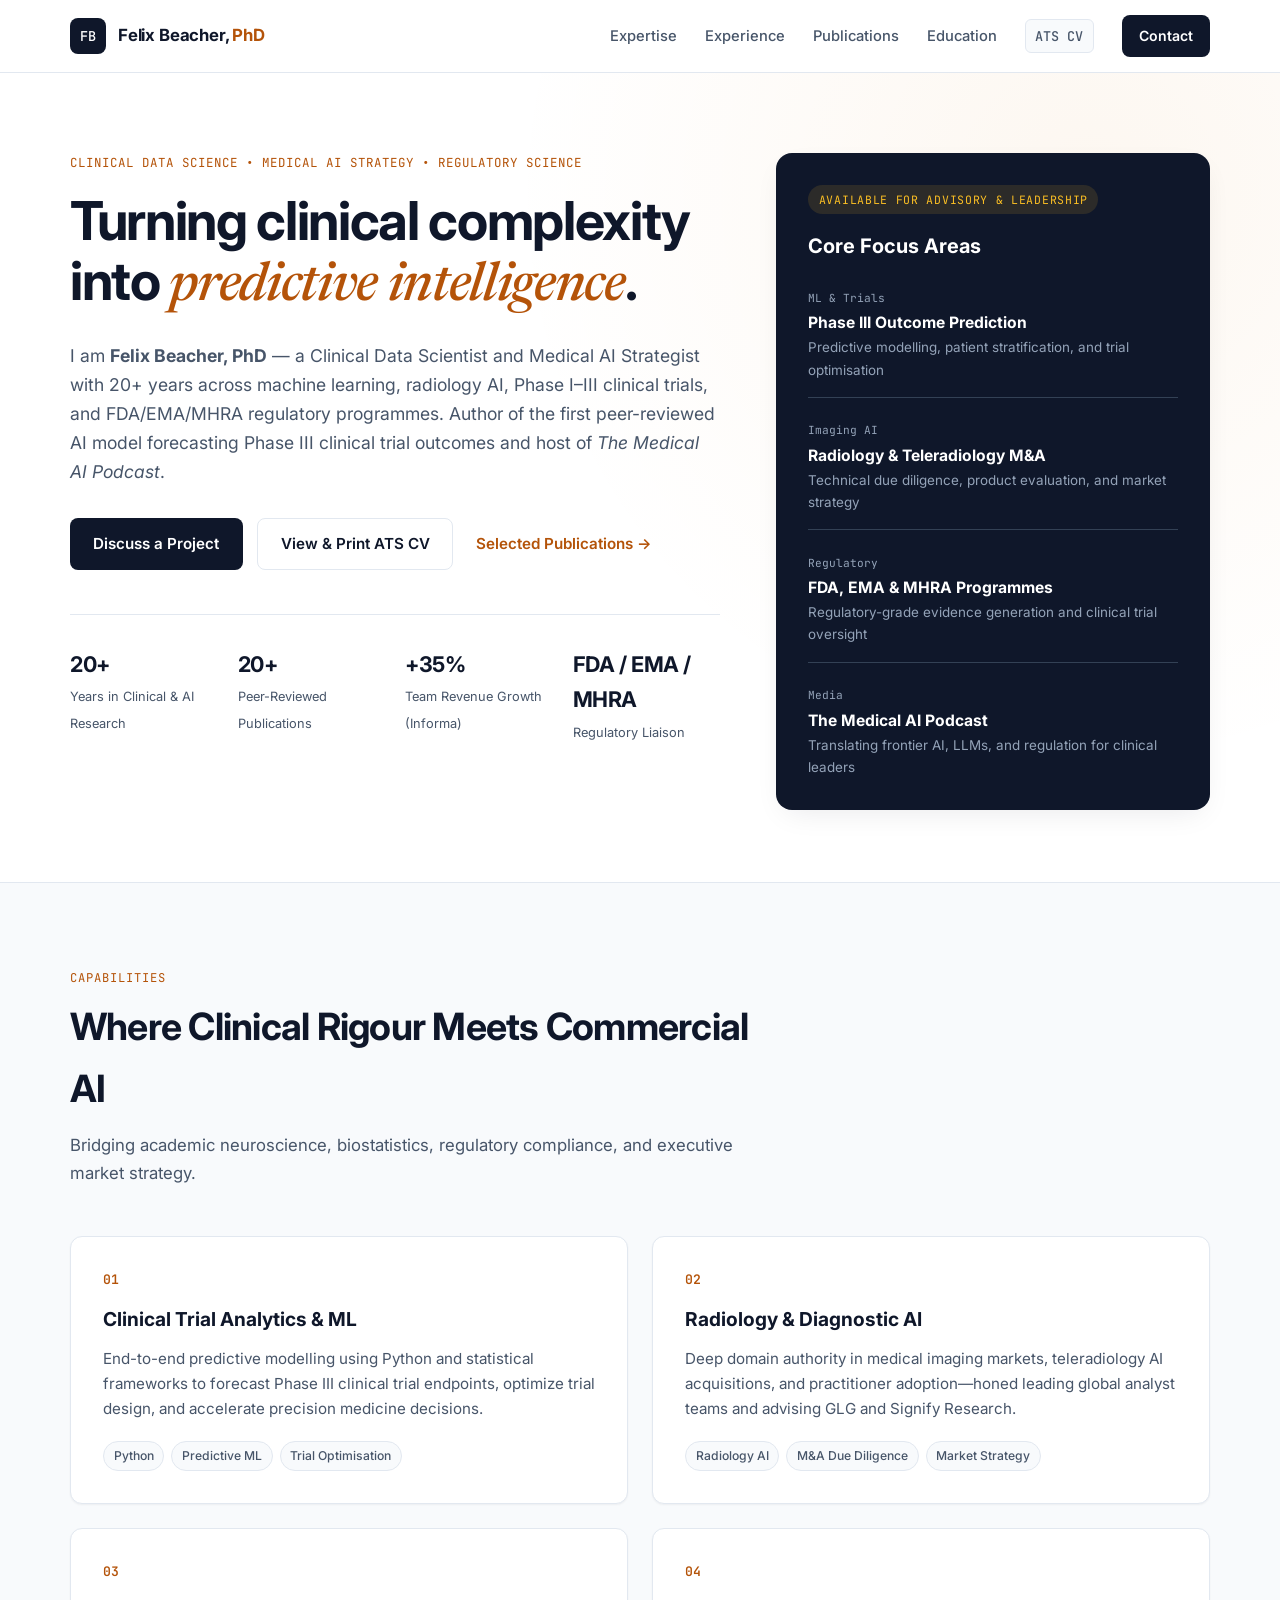
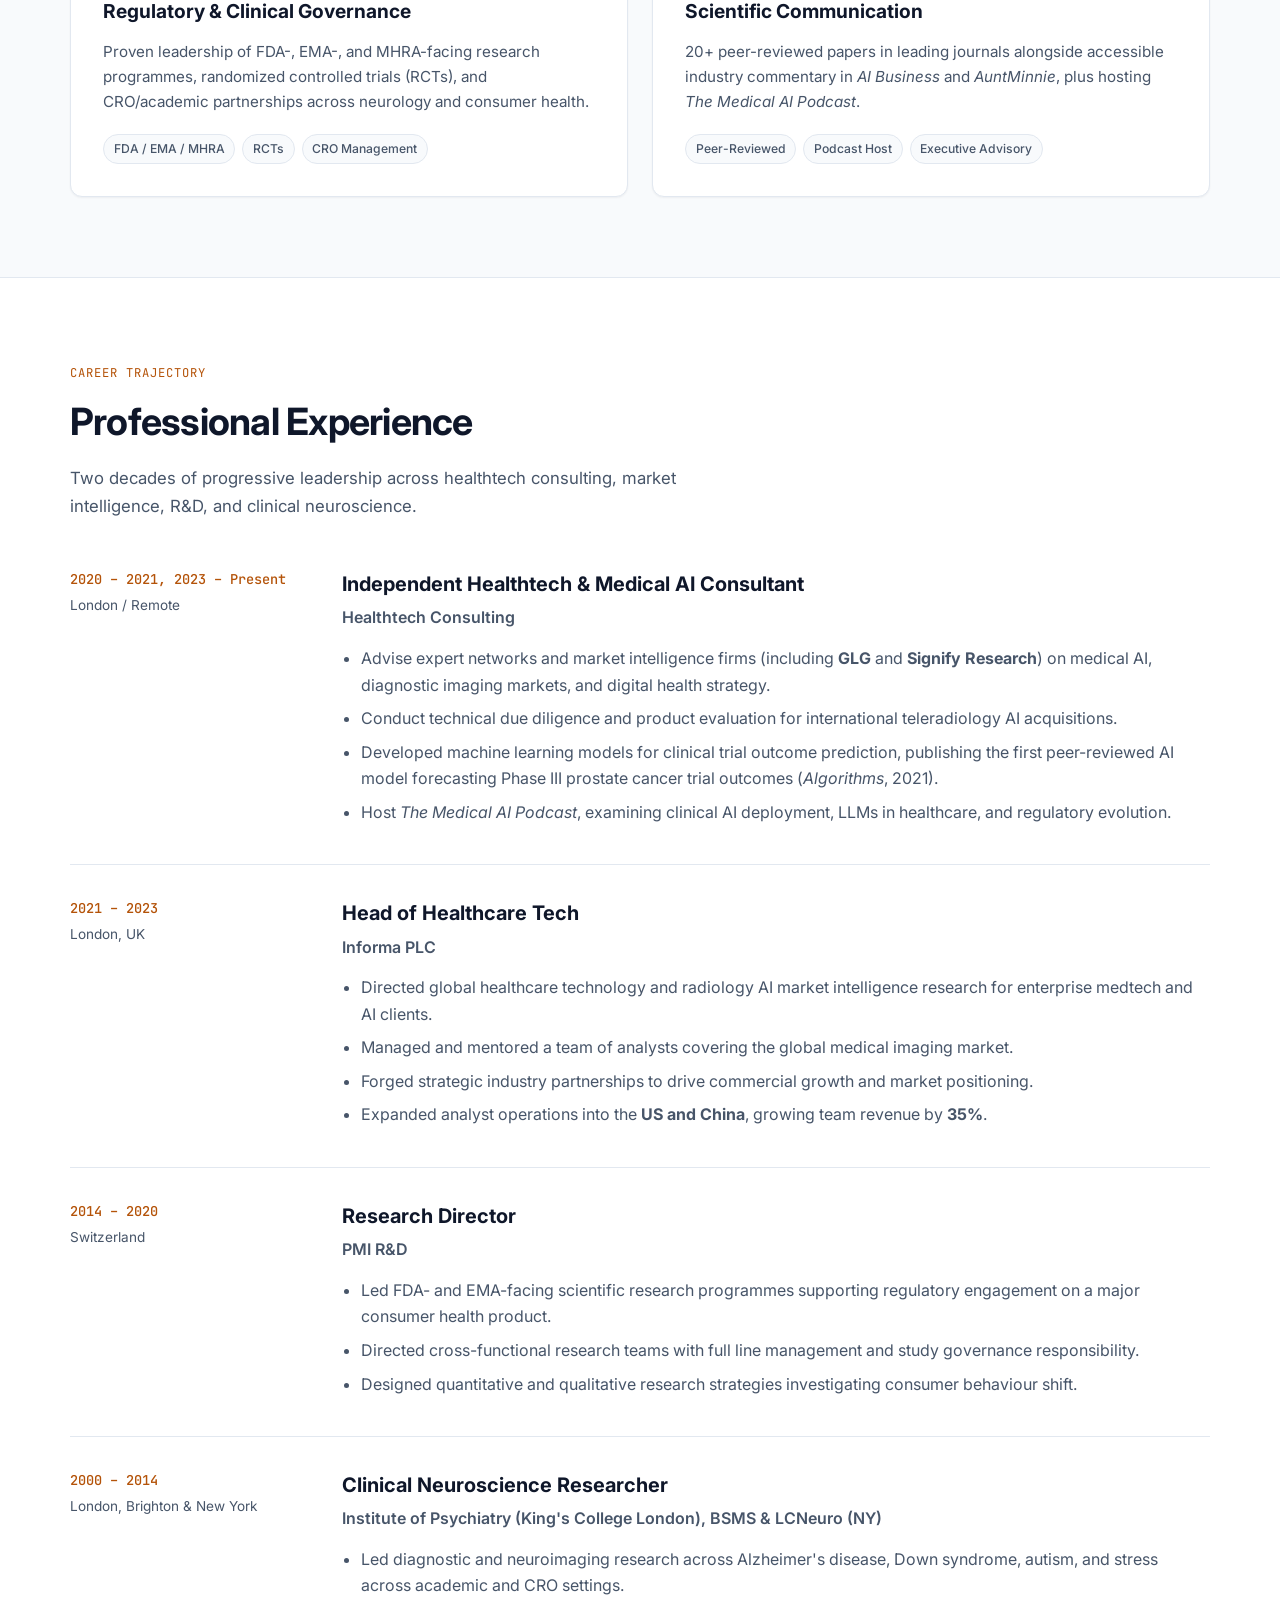
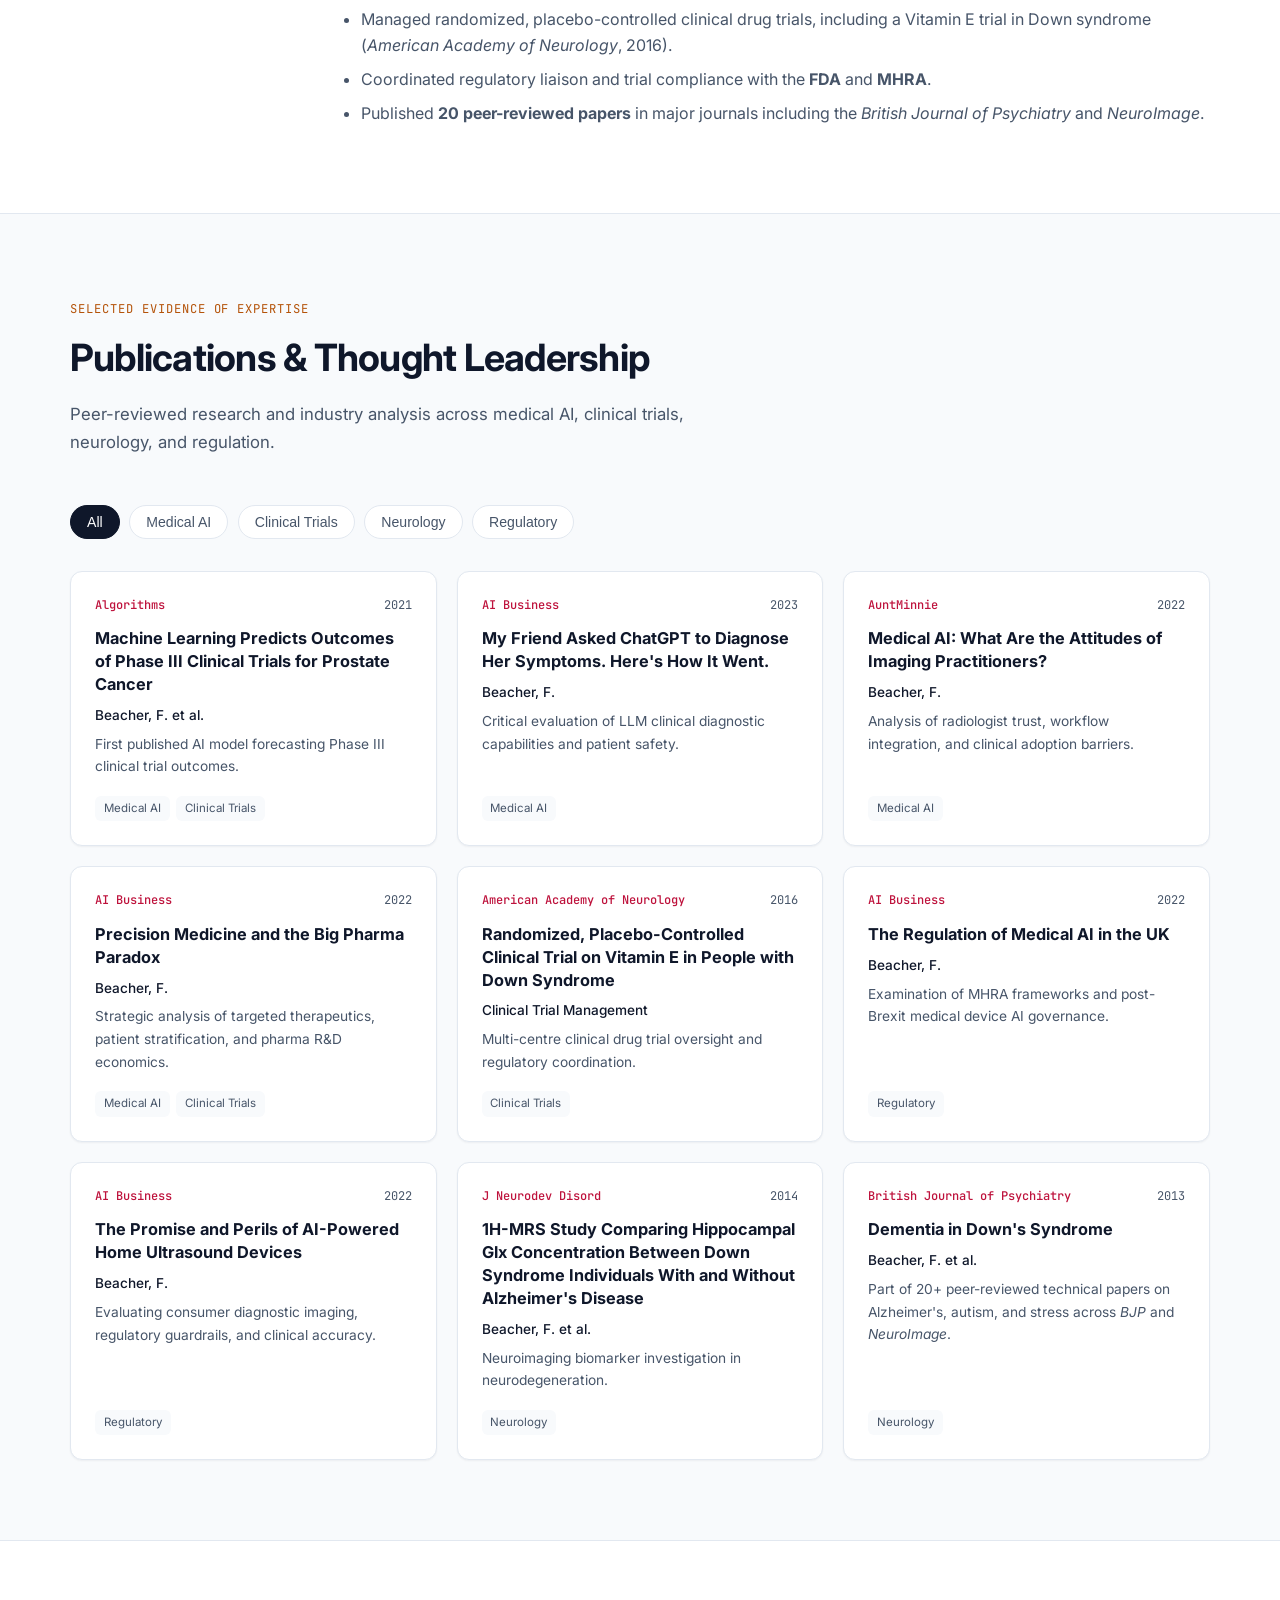
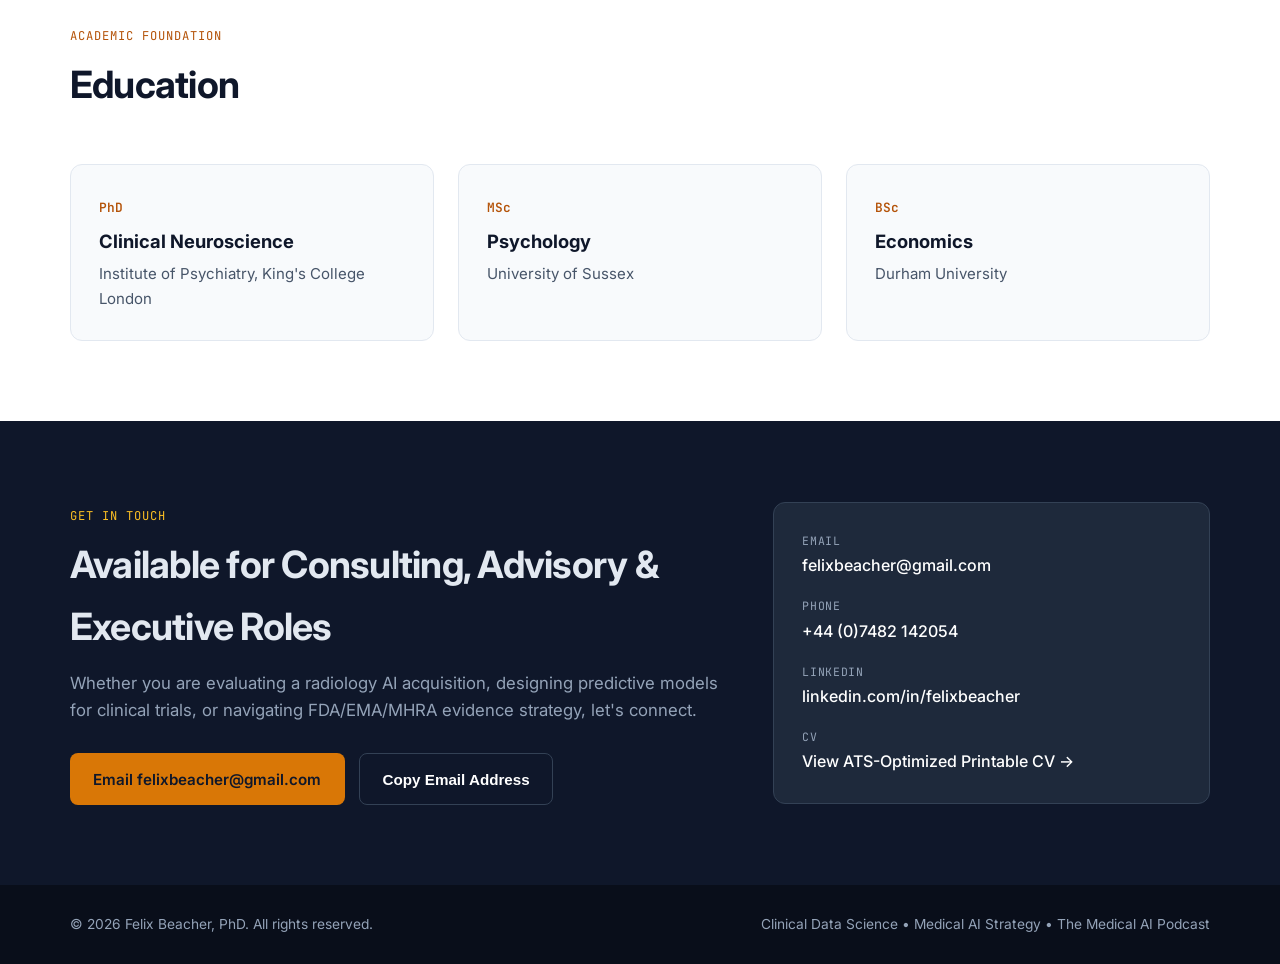
==== index.html @ f00311b9 "Initial commit: Felix Beacher PhD website and ATS-optimized CV" ====
<!DOCTYPE html>
<html lang="en">
<head>
  <meta charset="UTF-8" />
  <meta name="viewport" content="width=device-width, initial-scale=1.0" />
  <title>Felix Beacher, PhD — Clinical Data Scientist &amp; Medical AI Strategist</title>
  <meta name="description" content="Felix Beacher, PhD — Clinical Data Scientist, Medical AI Strategist, and Host of The Medical AI Podcast. Expertise in Phase III trial outcome prediction, radiology AI, and FDA/EMA/MHRA regulatory strategy." />
  <meta property="og:title" content="Felix Beacher, PhD — Clinical Data Scientist &amp; Medical AI Strategist" />
  <meta property="og:description" content="Pioneering ML for clinical trial outcome prediction, radiology AI M&amp;A due diligence, and regulatory-grade healthcare research." />
  <meta property="og:type" content="website" />
  <link rel="preconnect" href="https://fonts.googleapis.com" />
  <link rel="preconnect" href="https://fonts.gstatic.com" crossorigin />
  <link href="https://fonts.googleapis.com/css2?family=Inter:wght@400;500;600;700&family=Newsreader:ital,opsz,wght@0,6..72,500;0,6..72,600;1,6..72,400&family=JetBrains+Mono:wght@400;500&display=swap" rel="stylesheet" />
  <link rel="stylesheet" href="styles.css" />
</head>
<body>
  <header class="site-header" id="top">
    <div class="container nav-container">
      <a href="#top" class="brand">
        <span class="brand-mark">FB</span>
        <span class="brand-text">Felix Beacher, <span class="brand-phd">PhD</span></span>
      </a>
      <button class="nav-toggle" aria-label="Toggle navigation" aria-expanded="false">
        <span></span>
        <span></span>
      </button>
      <nav class="nav-links" aria-label="Primary navigation">
        <a href="#expertise">Expertise</a>
        <a href="#experience">Experience</a>
        <a href="#publications">Publications</a>
        <a href="#education">Education</a>
        <a href="cv.html" class="nav-cv-link">ATS CV</a>
        <a href="#contact" class="btn btn-sm btn-primary">Contact</a>
      </nav>
    </div>
  </header>

  <main>
    <!-- Hero Section -->
    <section class="hero">
      <div class="container hero-grid">
        <div class="hero-content">
          <div class="eyebrow">Clinical Data Science &bull; Medical AI Strategy &bull; Regulatory Science</div>
          <h1>Turning clinical complexity into <span class="serif-accent">predictive intelligence</span>.</h1>
          <p class="hero-lead">
            I am <strong>Felix Beacher, PhD</strong> — a Clinical Data Scientist and Medical AI Strategist with 20+ years across machine learning, radiology AI, Phase I–III clinical trials, and FDA/EMA/MHRA regulatory programmes. Author of the first peer-reviewed AI model forecasting Phase III clinical trial outcomes and host of <em>The Medical AI Podcast</em>.
          </p>
          <div class="hero-actions">
            <a href="#contact" class="btn btn-primary">Discuss a Project</a>
            <a href="cv.html" class="btn btn-outline">View &amp; Print ATS CV</a>
            <a href="#publications" class="btn btn-ghost">Selected Publications &rarr;</a>
          </div>
          <div class="hero-metrics">
            <div class="metric">
              <span class="metric-value">20+</span>
              <span class="metric-label">Years in Clinical &amp; AI Research</span>
            </div>
            <div class="metric">
              <span class="metric-value">20+</span>
              <span class="metric-label">Peer-Reviewed Publications</span>
            </div>
            <div class="metric">
              <span class="metric-value">+35%</span>
              <span class="metric-label">Team Revenue Growth (Informa)</span>
            </div>
            <div class="metric">
              <span class="metric-value">FDA / EMA / MHRA</span>
              <span class="metric-label">Regulatory Liaison</span>
            </div>
          </div>
        </div>
        <aside class="hero-card" aria-label="Profile highlights">
          <div class="card-badge">Available for Advisory &amp; Leadership</div>
          <h2>Core Focus Areas</h2>
          <ul class="focus-list">
            <li>
              <span class="focus-tag">ML &amp; Trials</span>
              <strong>Phase III Outcome Prediction</strong>
              <span>Predictive modelling, patient stratification, and trial optimisation</span>
            </li>
            <li>
              <span class="focus-tag">Imaging AI</span>
              <strong>Radiology &amp; Teleradiology M&amp;A</strong>
              <span>Technical due diligence, product evaluation, and market strategy</span>
            </li>
            <li>
              <span class="focus-tag">Regulatory</span>
              <strong>FDA, EMA &amp; MHRA Programmes</strong>
              <span>Regulatory-grade evidence generation and clinical trial oversight</span>
            </li>
            <li>
              <span class="focus-tag">Media</span>
              <strong>The Medical AI Podcast</strong>
              <span>Translating frontier AI, LLMs, and regulation for clinical leaders</span>
            </li>
          </ul>
        </aside>
      </div>
    </section>

    <!-- Expertise Section -->
    <section id="expertise" class="section section-alt">
      <div class="container">
        <div class="section-header">
          <span class="section-kicker">Capabilities</span>
          <h2>Where Clinical Rigour Meets Commercial AI</h2>
          <p>Bridging academic neuroscience, biostatistics, regulatory compliance, and executive market strategy.</p>
        </div>
        <div class="cards-grid">
          <article class="feature-card">
            <div class="feature-icon">01</div>
            <h3>Clinical Trial Analytics &amp; ML</h3>
            <p>End-to-end predictive modelling using Python and statistical frameworks to forecast Phase III clinical trial endpoints, optimize trial design, and accelerate precision medicine decisions.</p>
            <div class="pill-row">
              <span>Python</span><span>Predictive ML</span><span>Trial Optimisation</span>
            </div>
          </article>
          <article class="feature-card">
            <div class="feature-icon">02</div>
            <h3>Radiology &amp; Diagnostic AI</h3>
            <p>Deep domain authority in medical imaging markets, teleradiology AI acquisitions, and practitioner adoption—honed leading global analyst teams and advising GLG and Signify Research.</p>
            <div class="pill-row">
              <span>Radiology AI</span><span>M&amp;A Due Diligence</span><span>Market Strategy</span>
            </div>
          </article>
          <article class="feature-card">
            <div class="feature-icon">03</div>
            <h3>Regulatory &amp; Clinical Governance</h3>
            <p>Proven leadership of FDA-, EMA-, and MHRA-facing research programmes, randomized controlled trials (RCTs), and CRO/academic partnerships across neurology and consumer health.</p>
            <div class="pill-row">
              <span>FDA / EMA / MHRA</span><span>RCTs</span><span>CRO Management</span>
            </div>
          </article>
          <article class="feature-card">
            <div class="feature-icon">04</div>
            <h3>Scientific Communication</h3>
            <p>20+ peer-reviewed papers in leading journals alongside accessible industry commentary in <em>AI Business</em> and <em>AuntMinnie</em>, plus hosting <em>The Medical AI Podcast</em>.</p>
            <div class="pill-row">
              <span>Peer-Reviewed</span><span>Podcast Host</span><span>Executive Advisory</span>
            </div>
          </article>
        </div>
      </div>
    </section>

    <!-- Experience Section -->
    <section id="experience" class="section">
      <div class="container">
        <div class="section-header">
          <span class="section-kicker">Career Trajectory</span>
          <h2>Professional Experience</h2>
          <p>Two decades of progressive leadership across healthtech consulting, market intelligence, R&amp;D, and clinical neuroscience.</p>
        </div>
        <div class="timeline">
          <article class="timeline-item">
            <div class="timeline-meta">
              <span class="timeline-date">2020 – 2021, 2023 – Present</span>
              <span class="timeline-location">London / Remote</span>
            </div>
            <div class="timeline-content">
              <h3>Independent Healthtech &amp; Medical AI Consultant</h3>
              <p class="timeline-org">Healthtech Consulting</p>
              <ul>
                <li>Advise expert networks and market intelligence firms (including <strong>GLG</strong> and <strong>Signify Research</strong>) on medical AI, diagnostic imaging markets, and digital health strategy.</li>
                <li>Conduct technical due diligence and product evaluation for international teleradiology AI acquisitions.</li>
                <li>Developed machine learning models for clinical trial outcome prediction, publishing the first peer-reviewed AI model forecasting Phase III prostate cancer trial outcomes (<em>Algorithms</em>, 2021).</li>
                <li>Host <em>The Medical AI Podcast</em>, examining clinical AI deployment, LLMs in healthcare, and regulatory evolution.</li>
              </ul>
            </div>
          </article>

          <article class="timeline-item">
            <div class="timeline-meta">
              <span class="timeline-date">2021 – 2023</span>
              <span class="timeline-location">London, UK</span>
            </div>
            <div class="timeline-content">
              <h3>Head of Healthcare Tech</h3>
              <p class="timeline-org">Informa PLC</p>
              <ul>
                <li>Directed global healthcare technology and radiology AI market intelligence research for enterprise medtech and AI clients.</li>
                <li>Managed and mentored a team of analysts covering the global medical imaging market.</li>
                <li>Forged strategic industry partnerships to drive commercial growth and market positioning.</li>
                <li>Expanded analyst operations into the <strong>US and China</strong>, growing team revenue by <strong>35%</strong>.</li>
              </ul>
            </div>
          </article>

          <article class="timeline-item">
            <div class="timeline-meta">
              <span class="timeline-date">2014 – 2020</span>
              <span class="timeline-location">Switzerland</span>
            </div>
            <div class="timeline-content">
              <h3>Research Director</h3>
              <p class="timeline-org">PMI R&amp;D</p>
              <ul>
                <li>Led FDA- and EMA-facing scientific research programmes supporting regulatory engagement on a major consumer health product.</li>
                <li>Directed cross-functional research teams with full line management and study governance responsibility.</li>
                <li>Designed quantitative and qualitative research strategies investigating consumer behaviour shift.</li>
              </ul>
            </div>
          </article>

          <article class="timeline-item">
            <div class="timeline-meta">
              <span class="timeline-date">2000 – 2014</span>
              <span class="timeline-location">London, Brighton &amp; New York</span>
            </div>
            <div class="timeline-content">
              <h3>Clinical Neuroscience Researcher</h3>
              <p class="timeline-org">Institute of Psychiatry (King's College London), BSMS &amp; LCNeuro (NY)</p>
              <ul>
                <li>Led diagnostic and neuroimaging research across Alzheimer's disease, Down syndrome, autism, and stress across academic and CRO settings.</li>
                <li>Managed randomized, placebo-controlled clinical drug trials, including a Vitamin E trial in Down syndrome (<em>American Academy of Neurology</em>, 2016).</li>
                <li>Coordinated regulatory liaison and trial compliance with the <strong>FDA</strong> and <strong>MHRA</strong>.</li>
                <li>Published <strong>20 peer-reviewed papers</strong> in major journals including the <em>British Journal of Psychiatry</em> and <em>NeuroImage</em>.</li>
              </ul>
            </div>
          </article>
        </div>
      </div>
    </section>

    <!-- Publications Section -->
    <section id="publications" class="section section-alt">
      <div class="container">
        <div class="section-header">
          <span class="section-kicker">Selected Evidence of Expertise</span>
          <h2>Publications &amp; Thought Leadership</h2>
          <p>Peer-reviewed research and industry analysis across medical AI, clinical trials, neurology, and regulation.</p>
        </div>

        <div class="filter-bar" role="tablist" aria-label="Filter publications by category">
          <button class="filter-btn active" data-filter="all" role="tab" aria-selected="true">All</button>
          <button class="filter-btn" data-filter="medical-ai" role="tab" aria-selected="false">Medical AI</button>
          <button class="filter-btn" data-filter="clinical-trials" role="tab" aria-selected="false">Clinical Trials</button>
          <button class="filter-btn" data-filter="neurology" role="tab" aria-selected="false">Neurology</button>
          <button class="filter-btn" data-filter="regulatory" role="tab" aria-selected="false">Regulatory</button>
        </div>

        <div class="pub-grid" id="pub-grid">
          <article class="pub-card" data-categories="medical-ai clinical-trials">
            <div class="pub-top">
              <span class="pub-venue">Algorithms</span>
              <span class="pub-year">2021</span>
            </div>
            <h3>Machine Learning Predicts Outcomes of Phase III Clinical Trials for Prostate Cancer</h3>
            <p class="pub-authors">Beacher, F. et al.</p>
            <p class="pub-note">First published AI model forecasting Phase III clinical trial outcomes.</p>
            <div class="pub-tags"><span>Medical AI</span><span>Clinical Trials</span></div>
          </article>

          <article class="pub-card" data-categories="medical-ai">
            <div class="pub-top">
              <span class="pub-venue">AI Business</span>
              <span class="pub-year">2023</span>
            </div>
            <h3>My Friend Asked ChatGPT to Diagnose Her Symptoms. Here's How It Went.</h3>
            <p class="pub-authors">Beacher, F.</p>
            <p class="pub-note">Critical evaluation of LLM clinical diagnostic capabilities and patient safety.</p>
            <div class="pub-tags"><span>Medical AI</span></div>
          </article>

          <article class="pub-card" data-categories="medical-ai">
            <div class="pub-top">
              <span class="pub-venue">AuntMinnie</span>
              <span class="pub-year">2022</span>
            </div>
            <h3>Medical AI: What Are the Attitudes of Imaging Practitioners?</h3>
            <p class="pub-authors">Beacher, F.</p>
            <p class="pub-note">Analysis of radiologist trust, workflow integration, and clinical adoption barriers.</p>
            <div class="pub-tags"><span>Medical AI</span></div>
          </article>

          <article class="pub-card" data-categories="medical-ai clinical-trials">
            <div class="pub-top">
              <span class="pub-venue">AI Business</span>
              <span class="pub-year">2022</span>
            </div>
            <h3>Precision Medicine and the Big Pharma Paradox</h3>
            <p class="pub-authors">Beacher, F.</p>
            <p class="pub-note">Strategic analysis of targeted therapeutics, patient stratification, and pharma R&amp;D economics.</p>
            <div class="pub-tags"><span>Medical AI</span><span>Clinical Trials</span></div>
          </article>

          <article class="pub-card" data-categories="clinical-trials">
            <div class="pub-top">
              <span class="pub-venue">American Academy of Neurology</span>
              <span class="pub-year">2016</span>
            </div>
            <h3>Randomized, Placebo-Controlled Clinical Trial on Vitamin E in People with Down Syndrome</h3>
            <p class="pub-authors">Clinical Trial Management</p>
            <p class="pub-note">Multi-centre clinical drug trial oversight and regulatory coordination.</p>
            <div class="pub-tags"><span>Clinical Trials</span></div>
          </article>

          <article class="pub-card" data-categories="regulatory">
            <div class="pub-top">
              <span class="pub-venue">AI Business</span>
              <span class="pub-year">2022</span>
            </div>
            <h3>The Regulation of Medical AI in the UK</h3>
            <p class="pub-authors">Beacher, F.</p>
            <p class="pub-note">Examination of MHRA frameworks and post-Brexit medical device AI governance.</p>
            <div class="pub-tags"><span>Regulatory</span></div>
          </article>

          <article class="pub-card" data-categories="regulatory">
            <div class="pub-top">
              <span class="pub-venue">AI Business</span>
              <span class="pub-year">2022</span>
            </div>
            <h3>The Promise and Perils of AI-Powered Home Ultrasound Devices</h3>
            <p class="pub-authors">Beacher, F.</p>
            <p class="pub-note">Evaluating consumer diagnostic imaging, regulatory guardrails, and clinical accuracy.</p>
            <div class="pub-tags"><span>Regulatory</span></div>
          </article>

          <article class="pub-card" data-categories="neurology">
            <div class="pub-top">
              <span class="pub-venue">J Neurodev Disord</span>
              <span class="pub-year">2014</span>
            </div>
            <h3>1H-MRS Study Comparing Hippocampal Glx Concentration Between Down Syndrome Individuals With and Without Alzheimer's Disease</h3>
            <p class="pub-authors">Beacher, F. et al.</p>
            <p class="pub-note">Neuroimaging biomarker investigation in neurodegeneration.</p>
            <div class="pub-tags"><span>Neurology</span></div>
          </article>

          <article class="pub-card" data-categories="neurology">
            <div class="pub-top">
              <span class="pub-venue">British Journal of Psychiatry</span>
              <span class="pub-year">2013</span>
            </div>
            <h3>Dementia in Down's Syndrome</h3>
            <p class="pub-authors">Beacher, F. et al.</p>
            <p class="pub-note">Part of 20+ peer-reviewed technical papers on Alzheimer's, autism, and stress across <em>BJP</em> and <em>NeuroImage</em>.</p>
            <div class="pub-tags"><span>Neurology</span></div>
          </article>
        </div>
      </div>
    </section>

    <!-- Education Section -->
    <section id="education" class="section">
      <div class="container">
        <div class="section-header">
          <span class="section-kicker">Academic Foundation</span>
          <h2>Education</h2>
        </div>
        <div class="edu-grid">
          <div class="edu-card">
            <span class="edu-degree">PhD</span>
            <h3>Clinical Neuroscience</h3>
            <p>Institute of Psychiatry, King's College London</p>
          </div>
          <div class="edu-card">
            <span class="edu-degree">MSc</span>
            <h3>Psychology</h3>
            <p>University of Sussex</p>
          </div>
          <div class="edu-card">
            <span class="edu-degree">BSc</span>
            <h3>Economics</h3>
            <p>Durham University</p>
          </div>
        </div>
      </div>
    </section>

    <!-- Contact Section -->
    <section id="contact" class="section section-dark">
      <div class="container contact-grid">
        <div>
          <span class="section-kicker section-kicker-light">Get in Touch</span>
          <h2>Available for Consulting, Advisory &amp; Executive Roles</h2>
          <p class="contact-lead">
            Whether you are evaluating a radiology AI acquisition, designing predictive models for clinical trials, or navigating FDA/EMA/MHRA evidence strategy, let's connect.
          </p>
          <div class="contact-actions">
            <a href="mailto:felixbeacher@gmail.com" class="btn btn-primary">Email felixbeacher@gmail.com</a>
            <button type="button" class="btn btn-outline-light" id="copy-email-btn" data-email="felixbeacher@gmail.com">Copy Email Address</button>
          </div>
        </div>
        <div class="contact-details">
          <div class="contact-row">
            <span class="contact-label">Email</span>
            <a href="mailto:felixbeacher@gmail.com">felixbeacher@gmail.com</a>
          </div>
          <div class="contact-row">
            <span class="contact-label">Phone</span>
            <a href="tel:+447482142054">+44 (0)7482 142054</a>
          </div>
          <div class="contact-row">
            <span class="contact-label">LinkedIn</span>
            <a href="https://www.linkedin.com/in/felixbeacher" target="_blank" rel="noopener noreferrer">linkedin.com/in/felixbeacher</a>
          </div>
          <div class="contact-row">
            <span class="contact-label">CV</span>
            <a href="cv.html">View ATS-Optimized Printable CV &rarr;</a>
          </div>
        </div>
      </div>
    </section>
  </main>

  <footer class="site-footer">
    <div class="container footer-inner">
      <p>&copy; <span id="year"></span> Felix Beacher, PhD. All rights reserved.</p>
      <p class="footer-sub">Clinical Data Science &bull; Medical AI Strategy &bull; The Medical AI Podcast</p>
    </div>
  </footer>

  <div class="toast" id="toast" role="status" aria-live="polite">Email copied to clipboard</div>

  <script src="script.js"></script>
</body>
</html>
---- styles.css ----
:root {
  --bg: #ffffff;
  --bg-alt: #f8fafc;
  --bg-dark: #0f172a;
  --bg-dark-elevated: #1e293b;
  --text: #0f172a;
  --text-muted: #475569;
  --text-light: #e2e8f0;
  --text-light-muted: #94a3b8;
  --accent: #b45309;
  --accent-bright: #d97706;
  --accent-soft: #fef3c7;
  --crimson: #be123c;
  --border: #e2e8f0;
  --border-dark: #334155;
  --radius: 12px;
  --shadow-sm: 0 1px 2px rgba(15, 23, 42, 0.05);
  --shadow-md: 0 10px 30px -10px rgba(15, 23, 42, 0.1);
  --font-sans: 'Inter', -apple-system, BlinkMacSystemFont, 'Segoe UI', sans-serif;
  --font-serif: 'Newsreader', Georgia, serif;
  --font-mono: 'JetBrains Mono', monospace;
}

*, *::before, *::after {
  box-sizing: border-box;
}

html {
  scroll-behavior: smooth;
}

body {
  margin: 0;
  font-family: var(--font-sans);
  color: var(--text);
  background: var(--bg);
  line-height: 1.65;
  -webkit-font-smoothing: antialiased;
}

a {
  color: inherit;
  text-decoration: none;
}

.container {
  width: min(1140px, 92vw);
  margin-inline: auto;
}

/* Header & Navigation */
.site-header {
  position: sticky;
  top: 0;
  z-index: 50;
  background: rgba(255, 255, 255, 0.92);
  backdrop-filter: blur(12px);
  border-bottom: 1px solid var(--border);
}

.nav-container {
  display: flex;
  align-items: center;
  justify-content: space-between;
  height: 72px;
}

.brand {
  display: inline-flex;
  align-items: center;
  gap: 0.75rem;
  font-weight: 700;
  font-size: 1.05rem;
  letter-spacing: -0.01em;
}

.brand-mark {
  display: grid;
  place-items: center;
  width: 36px;
  height: 36px;
  border-radius: 8px;
  background: var(--bg-dark);
  color: #fff;
  font-family: var(--font-mono);
  font-size: 0.85rem;
  font-weight: 500;
}

.brand-phd {
  color: var(--accent);
}

.nav-links {
  display: flex;
  align-items: center;
  gap: 1.75rem;
  font-size: 0.92rem;
  font-weight: 500;
  color: var(--text-muted);
}

.nav-links a:hover {
  color: var(--text);
}

.nav-cv-link {
  font-family: var(--font-mono);
  font-size: 0.84rem;
  padding: 0.3rem 0.6rem;
  border-radius: 6px;
  background: var(--bg-alt);
  border: 1px solid var(--border);
}

.nav-toggle {
  display: none;
  flex-direction: column;
  gap: 5px;
  background: none;
  border: none;
  cursor: pointer;
  padding: 6px;
}

.nav-toggle span {
  width: 24px;
  height: 2px;
  background: var(--text);
  border-radius: 2px;
}

/* Buttons */
.btn {
  display: inline-flex;
  align-items: center;
  justify-content: center;
  gap: 0.5rem;
  padding: 0.78rem 1.4rem;
  border-radius: 8px;
  font-weight: 600;
  font-size: 0.95rem;
  cursor: pointer;
  border: 1px solid transparent;
  transition: all 0.2s ease;
}

.btn-sm {
  padding: 0.5rem 1rem;
  font-size: 0.88rem;
}

.btn-primary {
  background: var(--bg-dark);
  color: #fff;
}

.btn-primary:hover {
  background: #1e293b;
  transform: translateY(-1px);
}

.section-dark .btn-primary {
  background: var(--accent-bright);
  color: #0f172a;
}

.section-dark .btn-primary:hover {
  background: #f59e0b;
}

.btn-outline {
  background: #fff;
  color: var(--text);
  border-color: var(--border);
}

.btn-outline:hover {
  border-color: var(--text);
}

.btn-outline-light {
  background: transparent;
  color: #fff;
  border-color: var(--border-dark);
}

.btn-outline-light:hover {
  border-color: #94a3b8;
  background: rgba(255, 255, 255, 0.05);
}

.btn-ghost {
  color: var(--accent);
  padding-inline: 0.5rem;
}

.btn-ghost:hover {
  color: var(--text);
}

/* Hero */
.hero {
  padding: 5rem 0 4.5rem;
  background: radial-gradient(circle at 85% 15%, rgba(217, 119, 6, 0.06), transparent 45%);
}

.hero-grid {
  display: grid;
  grid-template-columns: 1.35fr 0.9fr;
  gap: 3.5rem;
  align-items: start;
}

.eyebrow {
  font-family: var(--font-mono);
  font-size: 0.78rem;
  text-transform: uppercase;
  letter-spacing: 0.08em;
  color: var(--accent);
  margin-bottom: 1.1rem;
}

.hero h1 {
  font-size: clamp(2.25rem, 4.2vw, 3.35rem);
  line-height: 1.12;
  letter-spacing: -0.025em;
  margin: 0 0 1.4rem;
}

.serif-accent {
  font-family: var(--font-serif);
  font-style: italic;
  font-weight: 500;
  color: var(--accent);
}

.hero-lead {
  font-size: 1.1rem;
  color: var(--text-muted);
  margin: 0 0 2rem;
  max-width: 62ch;
}

.hero-actions {
  display: flex;
  flex-wrap: wrap;
  gap: 0.9rem;
  margin-bottom: 2.75rem;
}

.hero-metrics {
  display: grid;
  grid-template-columns: repeat(4, minmax(0, 1fr));
  gap: 1.25rem;
  padding-top: 2rem;
  border-top: 1px solid var(--border);
}

.metric-value {
  display: block;
  font-size: 1.35rem;
  font-weight: 700;
  letter-spacing: -0.02em;
  color: var(--text);
}

.metric-label {
  font-size: 0.8rem;
  color: var(--text-muted);
  line-height: 1.35;
}

/* Hero Side Card */
.hero-card {
  background: var(--bg-dark);
  color: var(--text-light);
  border-radius: 16px;
  padding: 2rem;
  box-shadow: var(--shadow-md);
}

.card-badge {
  display: inline-block;
  font-family: var(--font-mono);
  font-size: 0.72rem;
  text-transform: uppercase;
  letter-spacing: 0.06em;
  color: #fbbf24;
  background: rgba(251, 191, 36, 0.12);
  padding: 0.3rem 0.65rem;
  border-radius: 999px;
  margin-bottom: 1rem;
}

.hero-card h2 {
  font-size: 1.25rem;
  margin: 0 0 1.25rem;
  color: #fff;
}

.focus-list {
  list-style: none;
  padding: 0;
  margin: 0;
  display: grid;
  gap: 1.1rem;
}

.focus-list li {
  padding-bottom: 1rem;
  border-bottom: 1px solid var(--border-dark);
}

.focus-list li:last-child {
  padding-bottom: 0;
  border-bottom: none;
}

.focus-tag {
  display: inline-block;
  font-family: var(--font-mono);
  font-size: 0.7rem;
  color: var(--text-light-muted);
  margin-bottom: 0.2rem;
}

.focus-list strong {
  display: block;
  font-size: 0.98rem;
  color: #fff;
}

.focus-list span:last-child {
  display: block;
  font-size: 0.84rem;
  color: var(--text-light-muted);
}

/* Sections */
.section {
  padding: 5rem 0;
}

.section-alt {
  background: var(--bg-alt);
  border-top: 1px solid var(--border);
  border-bottom: 1px solid var(--border);
}

.section-dark {
  background: var(--bg-dark);
  color: var(--text-light);
}

.section-header {
  max-width: 680px;
  margin-bottom: 3rem;
}

.section-kicker {
  display: inline-block;
  font-family: var(--font-mono);
  font-size: 0.76rem;
  text-transform: uppercase;
  letter-spacing: 0.08em;
  color: var(--accent);
  margin-bottom: 0.5rem;
}

.section-kicker-light {
  color: #fbbf24;
}

.section-header h2,
.section-dark h2 {
  font-size: clamp(1.75rem, 3vw, 2.35rem);
  letter-spacing: -0.02em;
  margin: 0 0 0.75rem;
}

.section-header p {
  margin: 0;
  color: var(--text-muted);
  font-size: 1.05rem;
}

/* Capability Cards */
.cards-grid {
  display: grid;
  grid-template-columns: repeat(2, minmax(0, 1fr));
  gap: 1.5rem;
}

.feature-card {
  background: #fff;
  border: 1px solid var(--border);
  border-radius: var(--radius);
  padding: 2rem;
  box-shadow: var(--shadow-sm);
  transition: transform 0.2s ease, box-shadow 0.2s ease;
}

.feature-card:hover {
  transform: translateY(-2px);
  box-shadow: var(--shadow-md);
}

.feature-icon {
  font-family: var(--font-mono);
  font-size: 0.82rem;
  font-weight: 600;
  color: var(--accent);
  margin-bottom: 0.85rem;
}

.feature-card h3 {
  margin: 0 0 0.65rem;
  font-size: 1.2rem;
}

.feature-card p {
  margin: 0 0 1.25rem;
  color: var(--text-muted);
  font-size: 0.95rem;
}

.pill-row {
  display: flex;
  flex-wrap: wrap;
  gap: 0.45rem;
}

.pill-row span {
  font-size: 0.76rem;
  font-weight: 500;
  padding: 0.25rem 0.6rem;
  border-radius: 999px;
  background: var(--bg-alt);
  border: 1px solid var(--border);
  color: var(--text-muted);
}

/* Timeline */
.timeline {
  display: grid;
  gap: 2rem;
}

.timeline-item {
  display: grid;
  grid-template-columns: 240px 1fr;
  gap: 2rem;
  padding-bottom: 2rem;
  border-bottom: 1px solid var(--border);
}

.timeline-item:last-child {
  border-bottom: none;
  padding-bottom: 0;
}

.timeline-date {
  display: block;
  font-family: var(--font-mono);
  font-size: 0.85rem;
  font-weight: 500;
  color: var(--accent);
}

.timeline-location {
  display: block;
  font-size: 0.85rem;
  color: var(--text-muted);
  margin-top: 0.2rem;
}

.timeline-content h3 {
  margin: 0 0 0.2rem;
  font-size: 1.25rem;
}

.timeline-org {
  margin: 0 0 0.9rem;
  font-weight: 600;
  color: var(--text-muted);
}

.timeline-content ul {
  margin: 0;
  padding-left: 1.2rem;
  color: var(--text-muted);
}

.timeline-content li {
  margin-bottom: 0.45rem;
}

/* Publications Filter & Grid */
.filter-bar {
  display: flex;
  flex-wrap: wrap;
  gap: 0.6rem;
  margin-bottom: 2rem;
}

.filter-btn {
  padding: 0.5rem 1rem;
  border-radius: 999px;
  border: 1px solid var(--border);
  background: #fff;
  color: var(--text-muted);
  font-size: 0.88rem;
  font-weight: 500;
  cursor: pointer;
  transition: all 0.15s ease;
}

.filter-btn:hover {
  border-color: var(--text);
  color: var(--text);
}

.filter-btn.active {
  background: var(--bg-dark);
  color: #fff;
  border-color: var(--bg-dark);
}

.pub-grid {
  display: grid;
  grid-template-columns: repeat(3, minmax(0, 1fr));
  gap: 1.25rem;
}

.pub-card {
  display: flex;
  flex-direction: column;
  background: #fff;
  border: 1px solid var(--border);
  border-radius: var(--radius);
  padding: 1.5rem;
  box-shadow: var(--shadow-sm);
}

.pub-card.hidden {
  display: none;
}

.pub-top {
  display: flex;
  justify-content: space-between;
  align-items: center;
  gap: 0.5rem;
  margin-bottom: 0.75rem;
}

.pub-venue {
  font-family: var(--font-mono);
  font-size: 0.75rem;
  font-weight: 500;
  color: var(--crimson);
}

.pub-year {
  font-family: var(--font-mono);
  font-size: 0.75rem;
  color: var(--text-muted);
}

.pub-card h3 {
  font-size: 1.02rem;
  line-height: 1.4;
  margin: 0 0 0.5rem;
}

.pub-authors {
  font-size: 0.85rem;
  font-weight: 500;
  color: var(--text);
  margin: 0 0 0.4rem;
}

.pub-note {
  font-size: 0.86rem;
  color: var(--text-muted);
  margin: 0 0 1.1rem;
  flex-grow: 1;
}

.pub-tags {
  display: flex;
  flex-wrap: wrap;
  gap: 0.4rem;
}

.pub-tags span {
  font-size: 0.72rem;
  padding: 0.2rem 0.55rem;
  border-radius: 6px;
  background: var(--bg-alt);
  color: var(--text-muted);
}

/* Education */
.edu-grid {
  display: grid;
  grid-template-columns: repeat(3, minmax(0, 1fr));
  gap: 1.5rem;
}

.edu-card {
  padding: 1.75rem;
  border: 1px solid var(--border);
  border-radius: var(--radius);
  background: var(--bg-alt);
}

.edu-degree {
  display: inline-block;
  font-family: var(--font-mono);
  font-size: 0.8rem;
  font-weight: 600;
  color: var(--accent);
  margin-bottom: 0.5rem;
}

.edu-card h3 {
  margin: 0 0 0.35rem;
  font-size: 1.15rem;
}

.edu-card p {
  margin: 0;
  color: var(--text-muted);
  font-size: 0.94rem;
}

/* Contact */
.contact-grid {
  display: grid;
  grid-template-columns: 1.2fr 0.8fr;
  gap: 3rem;
  align-items: center;
}

.contact-lead {
  color: var(--text-light-muted);
  font-size: 1.05rem;
  margin: 0 0 1.75rem;
}

.contact-actions {
  display: flex;
  flex-wrap: wrap;
  gap: 0.9rem;
}

.contact-details {
  background: var(--bg-dark-elevated);
  border: 1px solid var(--border-dark);
  border-radius: var(--radius);
  padding: 1.75rem;
  display: grid;
  gap: 1.1rem;
}

.contact-row {
  display: flex;
  flex-direction: column;
  gap: 0.15rem;
}

.contact-label {
  font-family: var(--font-mono);
  font-size: 0.72rem;
  text-transform: uppercase;
  letter-spacing: 0.06em;
  color: var(--text-light-muted);
}

.contact-row a {
  color: #fff;
  font-weight: 500;
}

.contact-row a:hover {
  color: #fbbf24;
}

/* Footer */
.site-footer {
  background: #090e1a;
  color: var(--text-light-muted);
  padding: 1.75rem 0;
  font-size: 0.86rem;
}

.footer-inner {
  display: flex;
  justify-content: space-between;
  align-items: center;
  flex-wrap: wrap;
  gap: 0.75rem;
}

.footer-inner p {
  margin: 0;
}

/* Toast */
.toast {
  position: fixed;
  bottom: 1.5rem;
  right: 1.5rem;
  background: var(--bg-dark);
  color: #fff;
  padding: 0.75rem 1.2rem;
  border-radius: 8px;
  font-size: 0.88rem;
  box-shadow: var(--shadow-md);
  opacity: 0;
  transform: translateY(10px);
  pointer-events: none;
  transition: all 0.25s ease;
}

.toast.show {
  opacity: 1;
  transform: translateY(0);
}

/* Responsive */
@media (max-width: 960px) {
  .hero-grid,
  .contact-grid {
    grid-template-columns: 1fr;
  }

  .pub-grid,
  .edu-grid {
    grid-template-columns: repeat(2, minmax(0, 1fr));
  }

  .timeline-item {
    grid-template-columns: 1fr;
    gap: 0.5rem;
  }
}

@media (max-width: 720px) {
  .nav-toggle {
    display: flex;
  }

  .nav-links {
    display: none;
    position: absolute;
    top: 72px;
    left: 0;
    right: 0;
    background: #fff;
    border-bottom: 1px solid var(--border);
    flex-direction: column;
    padding: 1.25rem 1.5rem;
    align-items: flex-start;
    gap: 1rem;
  }

  .nav-links.open {
    display: flex;
  }

  .hero-metrics,
  .cards-grid,
  .pub-grid,
  .edu-grid {
    grid-template-columns: 1fr;
  }
}
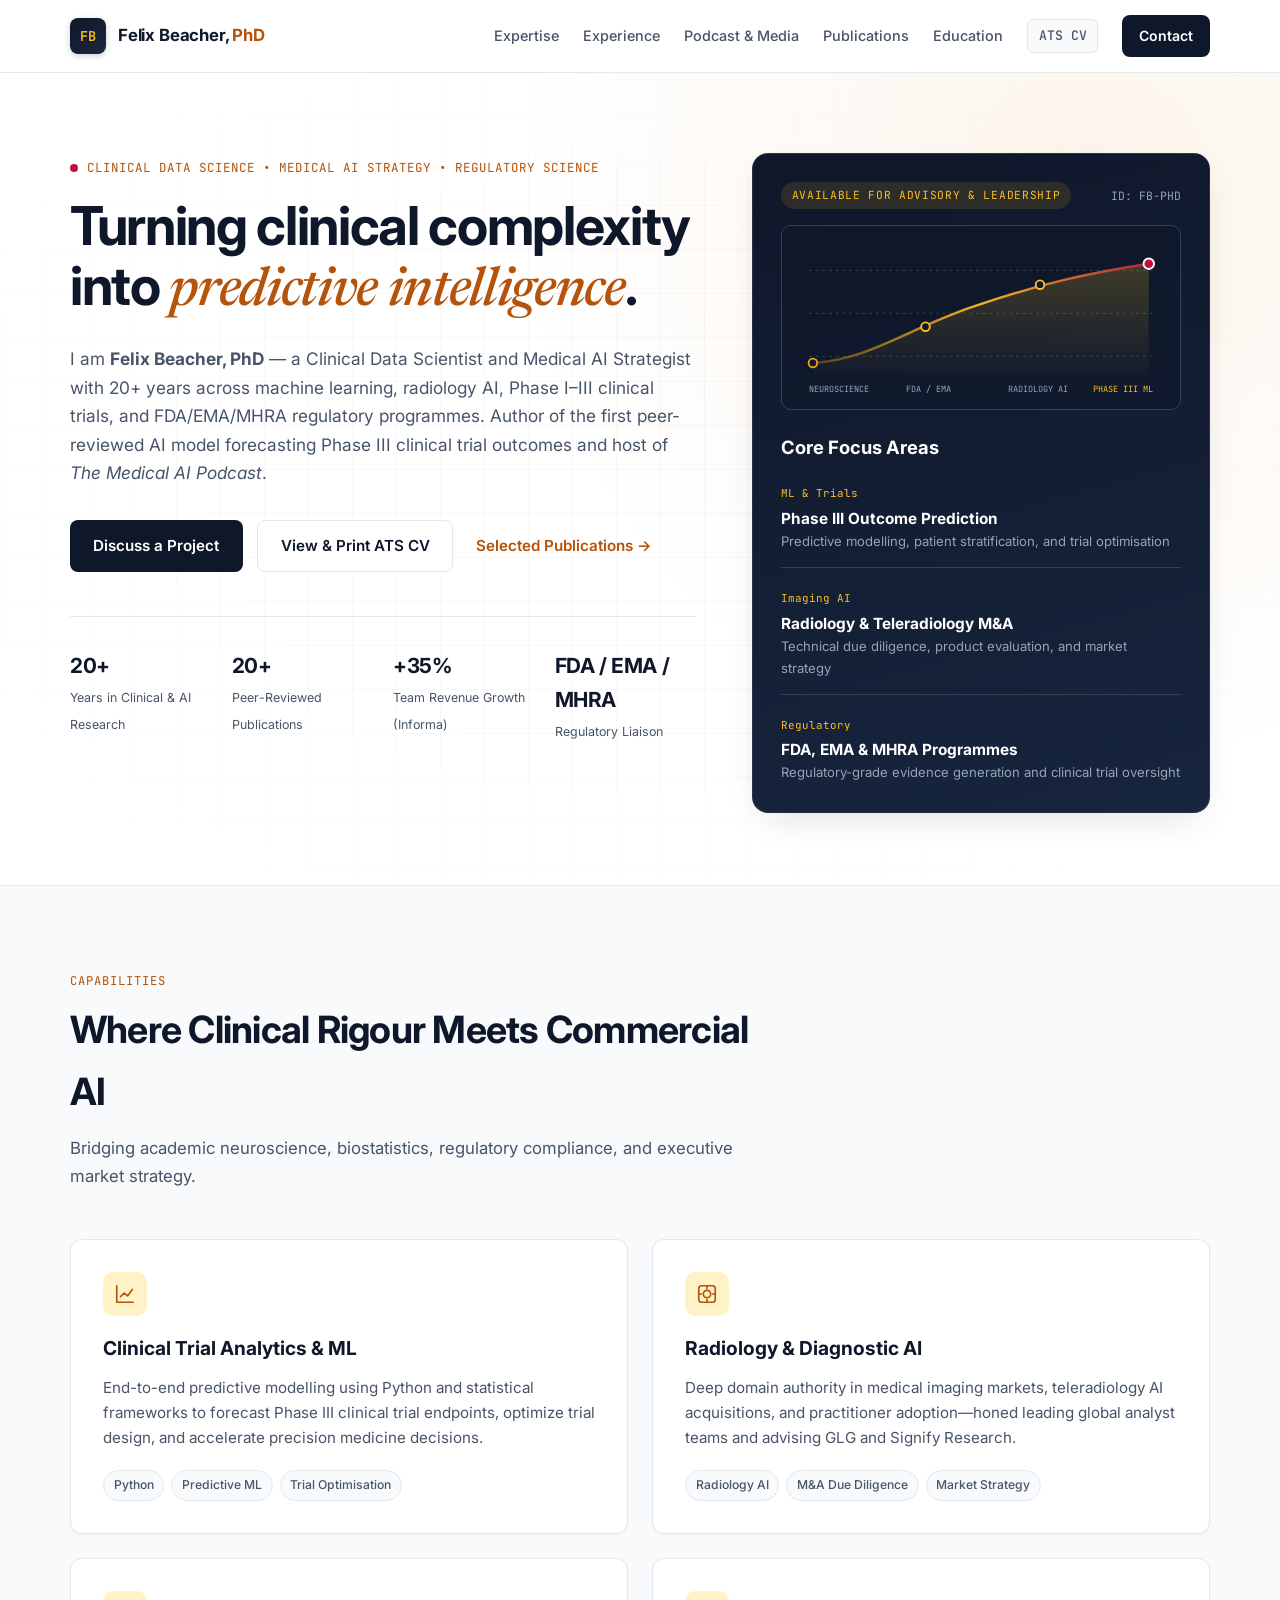
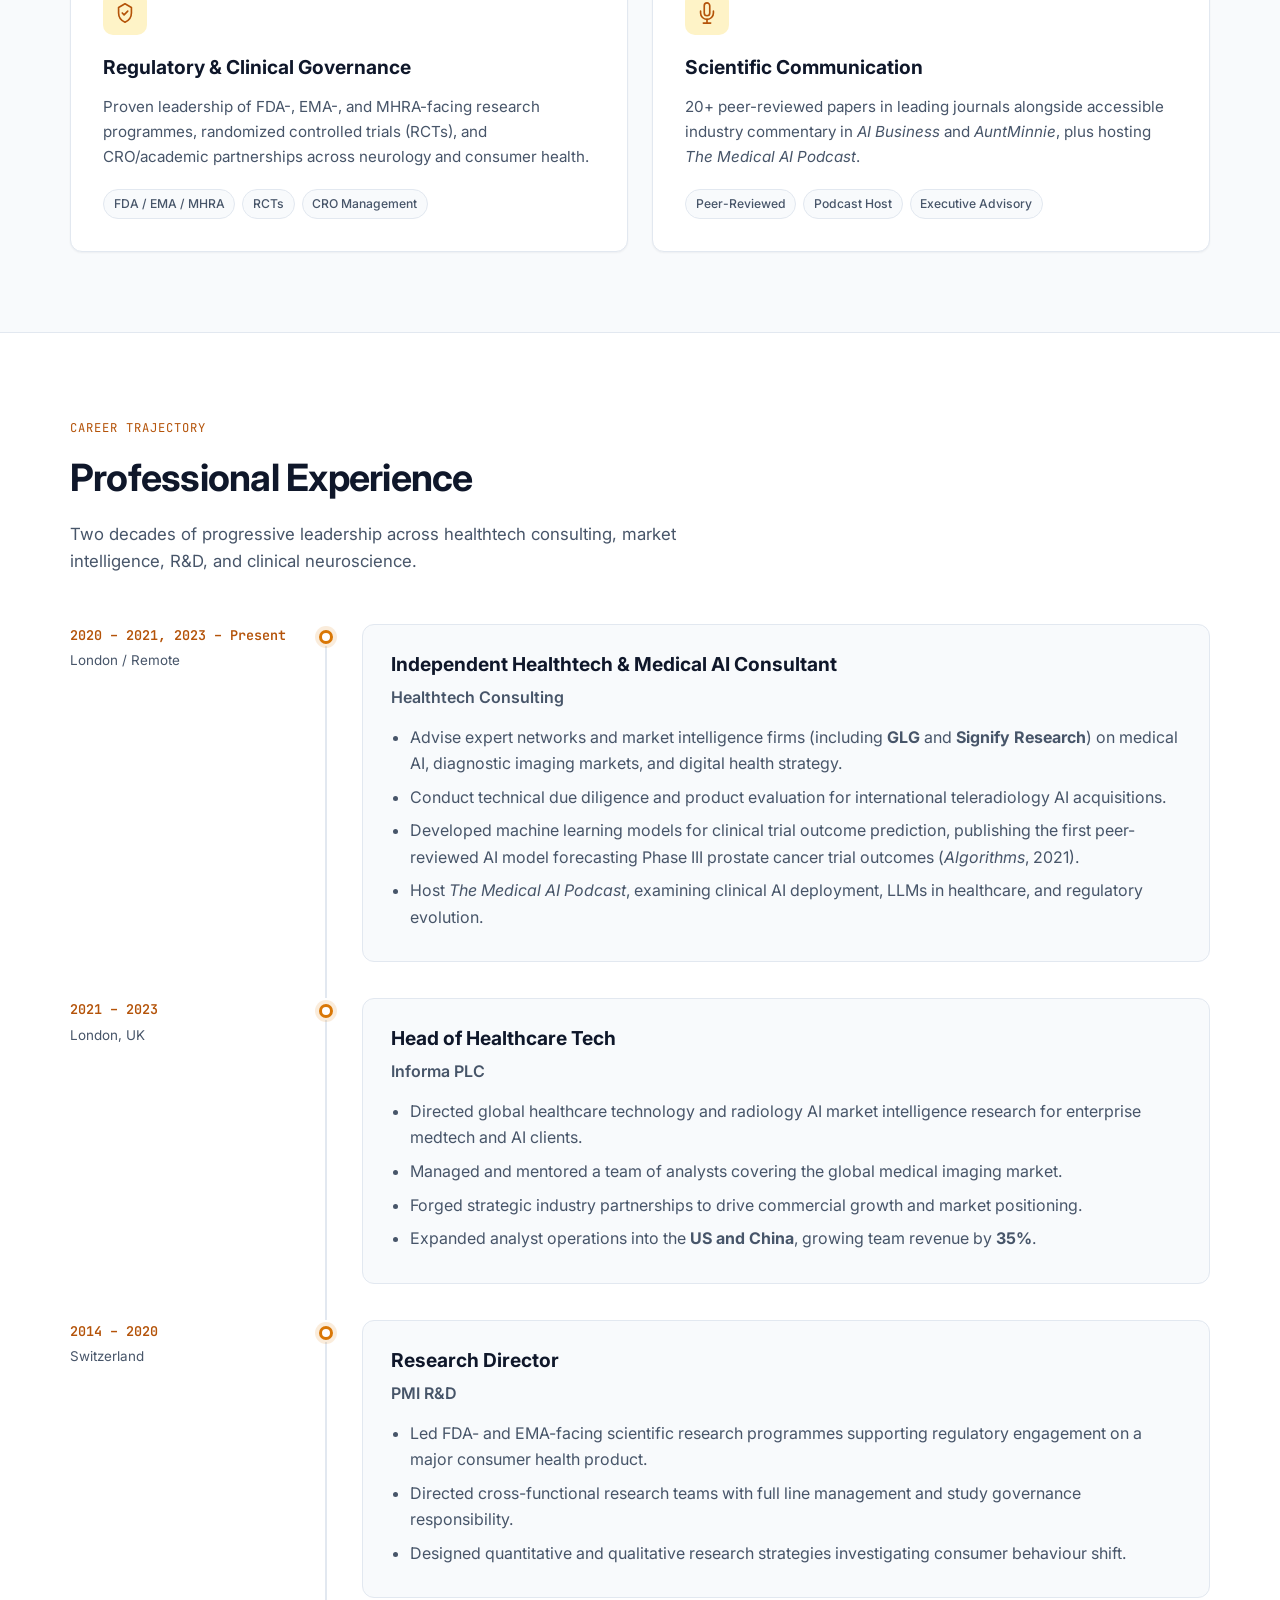
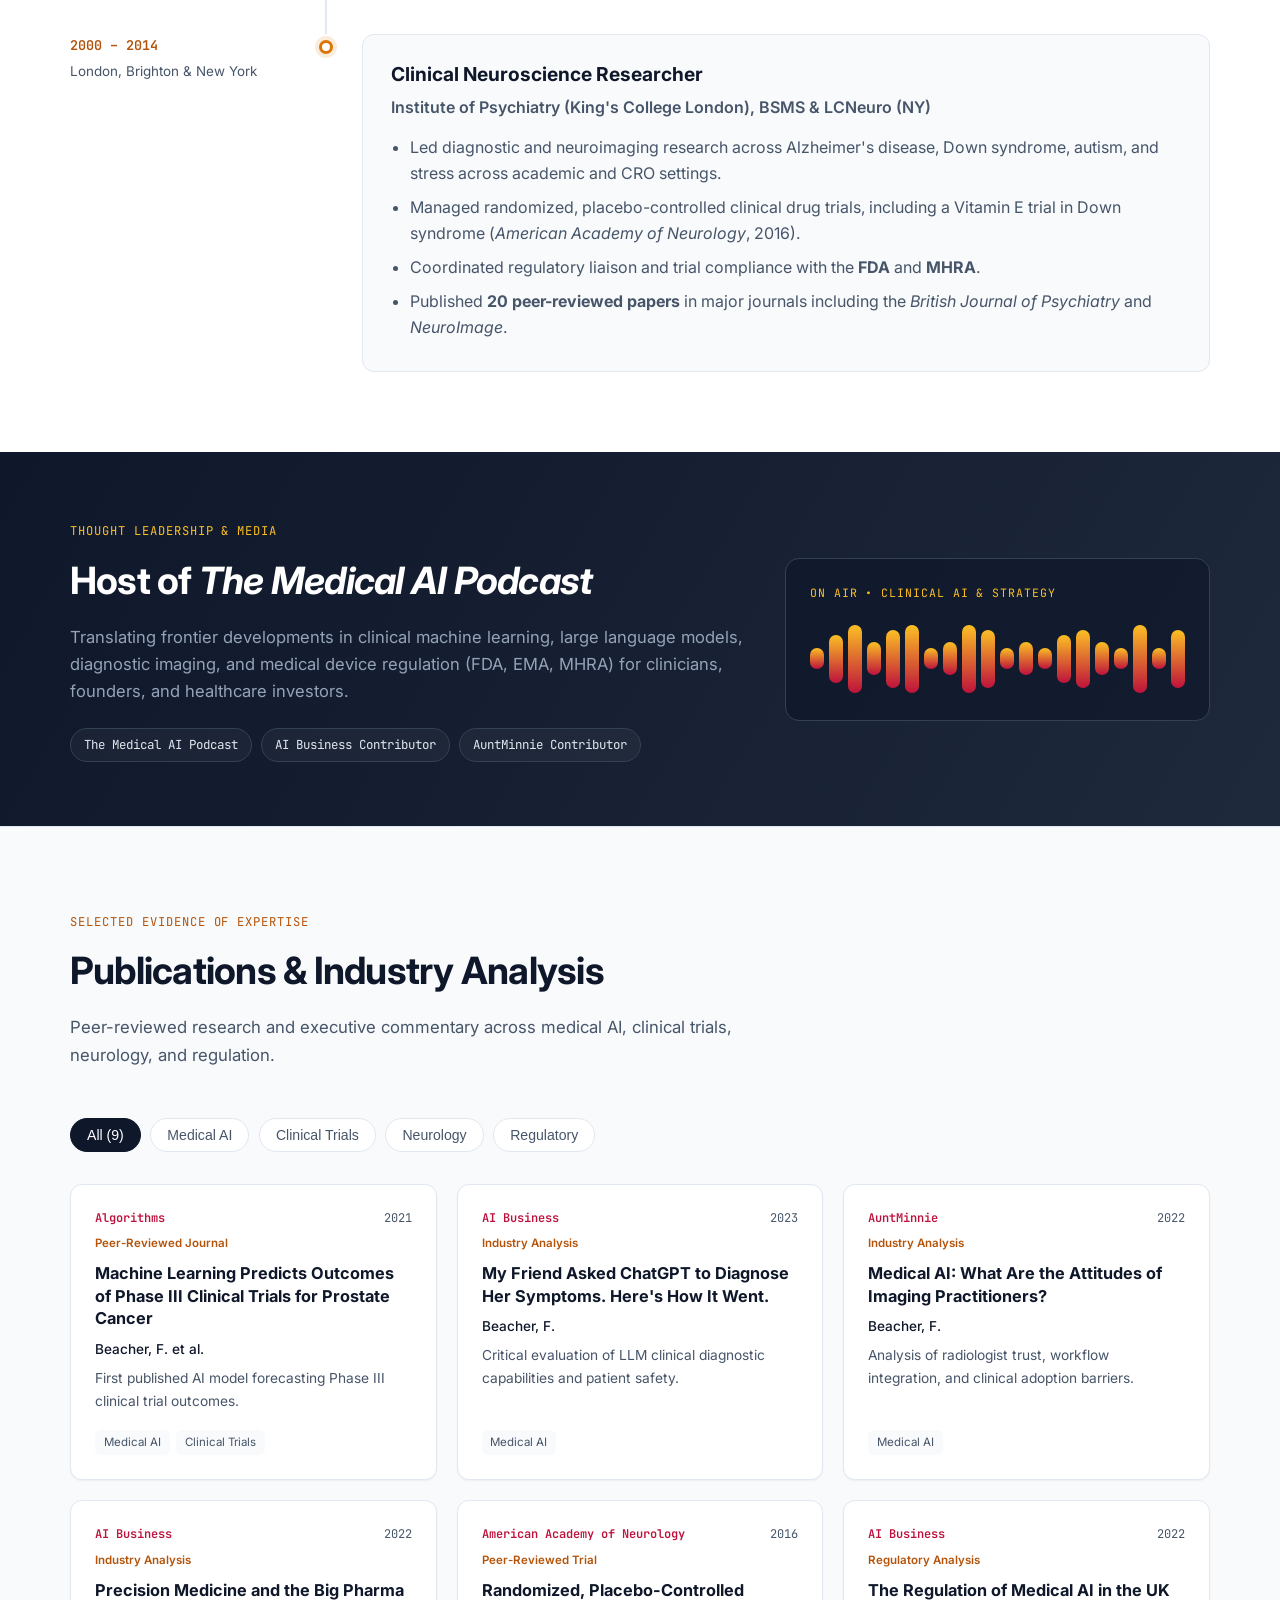
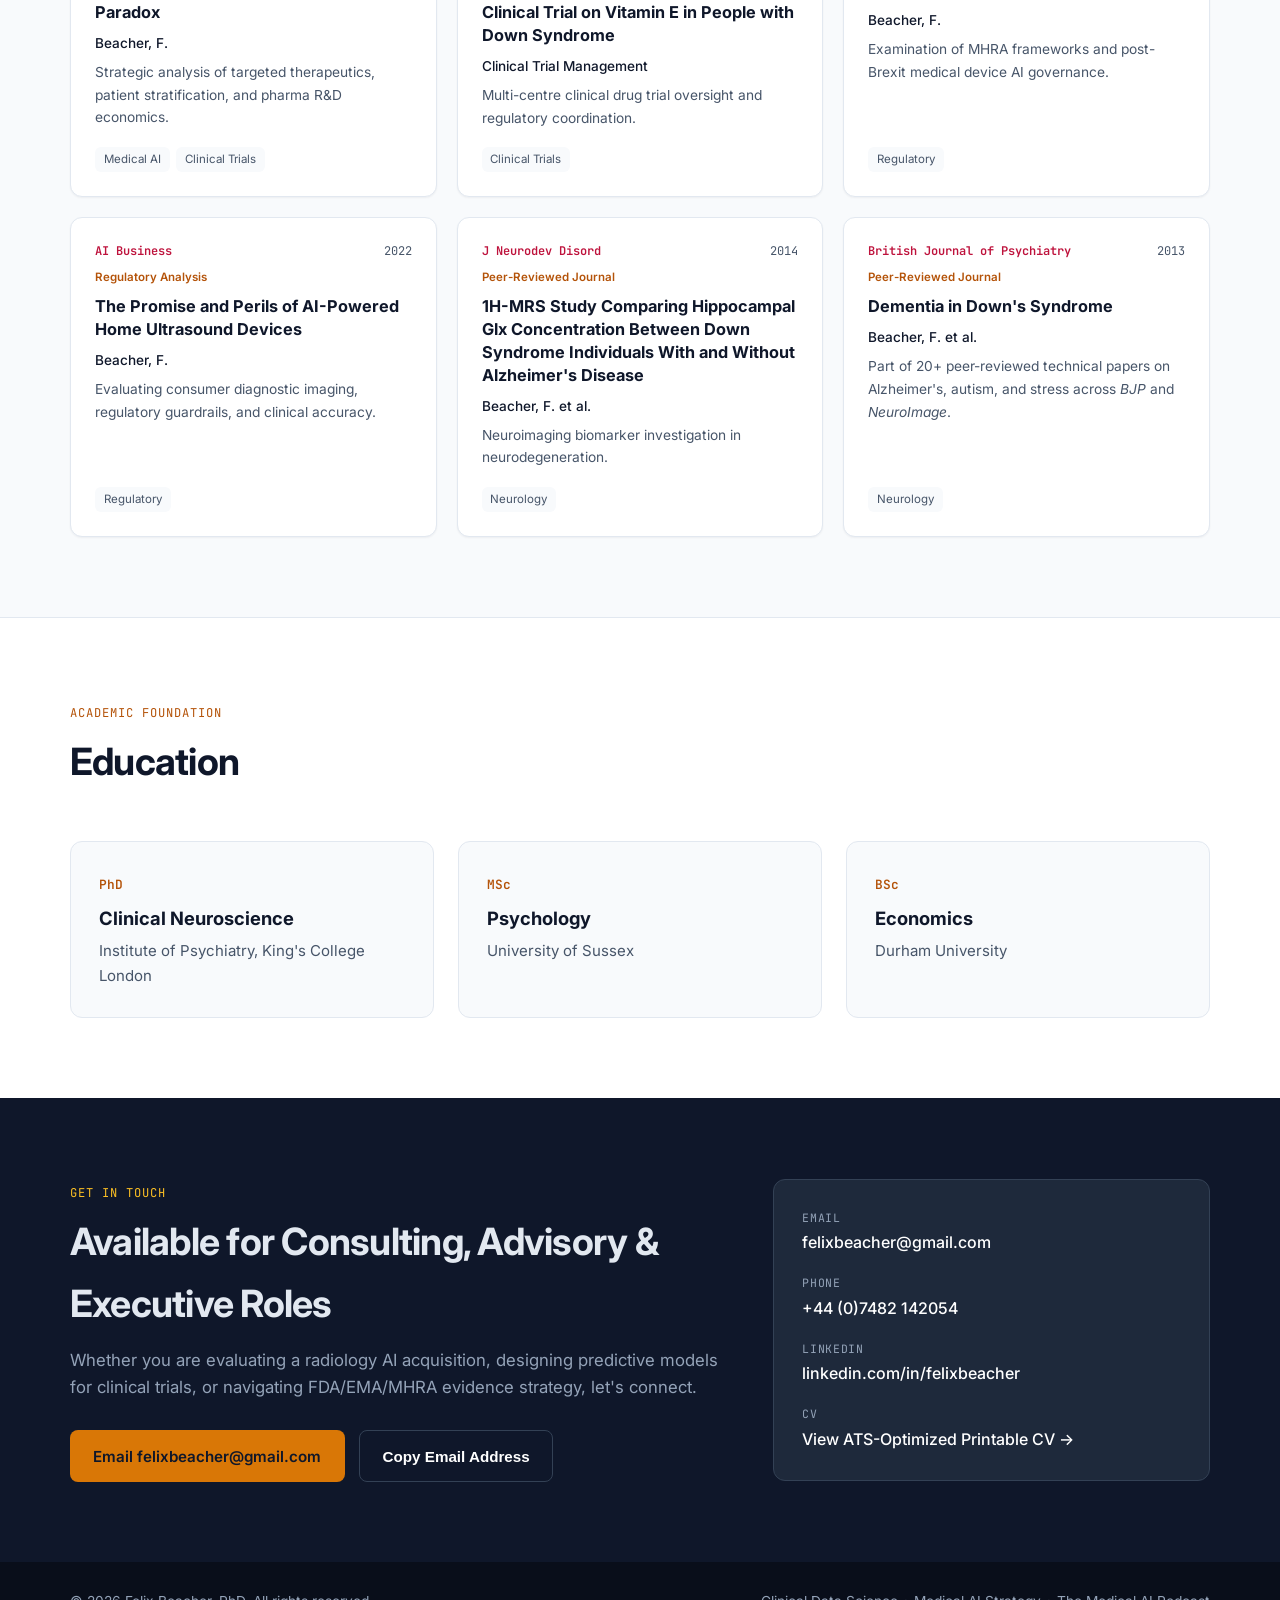
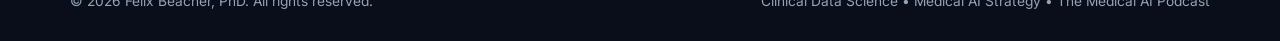
==== commit 999bb474: "Upgrade visual design: clinical AI curve SVG, podcast waveform spotlight, timeline spine, and scroll" ====
--- a/index.html
+++ b/index.html
@@ -27,6 +27,7 @@
       <nav class="nav-links" aria-label="Primary navigation">
         <a href="#expertise">Expertise</a>
         <a href="#experience">Experience</a>
+        <a href="#podcast">Podcast &amp; Media</a>
         <a href="#publications">Publications</a>
         <a href="#education">Education</a>
         <a href="cv.html" class="nav-cv-link">ATS CV</a>
@@ -38,9 +39,13 @@
   <main>
     <!-- Hero Section -->
     <section class="hero">
+      <div class="hero-bg-grid" aria-hidden="true"></div>
       <div class="container hero-grid">
         <div class="hero-content">
-          <div class="eyebrow">Clinical Data Science &bull; Medical AI Strategy &bull; Regulatory Science</div>
+          <div class="eyebrow">
+            <span class="pulse-dot"></span>
+            Clinical Data Science &bull; Medical AI Strategy &bull; Regulatory Science
+          </div>
           <h1>Turning clinical complexity into <span class="serif-accent">predictive intelligence</span>.</h1>
           <p class="hero-lead">
             I am <strong>Felix Beacher, PhD</strong> — a Clinical Data Scientist and Medical AI Strategist with 20+ years across machine learning, radiology AI, Phase I–III clinical trials, and FDA/EMA/MHRA regulatory programmes. Author of the first peer-reviewed AI model forecasting Phase III clinical trial outcomes and host of <em>The Medical AI Podcast</em>.
@@ -69,8 +74,47 @@
             </div>
           </div>
         </div>
-        <aside class="hero-card" aria-label="Profile highlights">
-          <div class="card-badge">Available for Advisory &amp; Leadership</div>
+
+        <aside class="hero-visual-panel" aria-label="Clinical AI Architecture & Focus">
+          <div class="panel-header">
+            <span class="card-badge">Available for Advisory &amp; Leadership</span>
+            <span class="panel-code">ID: FB-PHD</span>
+          </div>
+
+          <!-- Custom SVG Clinical AI Convergence Diagram -->
+          <div class="convergence-diagram" aria-hidden="true">
+            <svg viewBox="0 0 400 175" fill="none" xmlns="http://www.w3.org/2000/svg">
+              <defs>
+                <linearGradient id="curveGrad" x1="0" y1="0" x2="400" y2="0" gradientUnits="userSpaceOnUse">
+                  <stop offset="0%" stop-color="#f59e0b" stop-opacity="0.2" />
+                  <stop offset="50%" stop-color="#fbbf24" stop-opacity="0.95" />
+                  <stop offset="100%" stop-color="#be123c" stop-opacity="0.85" />
+                </linearGradient>
+                <linearGradient id="areaGrad" x1="0" y1="20" x2="0" y2="155" gradientUnits="userSpaceOnUse">
+                  <stop offset="0%" stop-color="#fbbf24" stop-opacity="0.22" />
+                  <stop offset="100%" stop-color="#fbbf24" stop-opacity="0" />
+                </linearGradient>
+              </defs>
+              <!-- Subtle grid lines -->
+              <line x1="20" y1="35" x2="380" y2="35" stroke="#334155" stroke-dasharray="3 4" />
+              <line x1="20" y1="80" x2="380" y2="80" stroke="#334155" stroke-dasharray="3 4" />
+              <line x1="20" y1="125" x2="380" y2="125" stroke="#334155" stroke-dasharray="3 4" />
+              <!-- Prediction curve area -->
+              <path d="M 24 132 C 85 128, 125 95, 195 72 C 260 50, 310 38, 376 28 L 376 145 L 24 145 Z" fill="url(#areaGrad)" />
+              <path d="M 24 132 C 85 128, 125 95, 195 72 C 260 50, 310 38, 376 28" stroke="url(#curveGrad)" stroke-width="2.5" stroke-linecap="round" />
+              <!-- Nodes -->
+              <circle cx="24" cy="132" r="4.5" fill="#0f172a" stroke="#f59e0b" stroke-width="2" />
+              <circle cx="142" cy="94" r="4.5" fill="#0f172a" stroke="#fbbf24" stroke-width="2" />
+              <circle cx="262" cy="50" r="4.5" fill="#0f172a" stroke="#fbbf24" stroke-width="2" />
+              <circle cx="376" cy="28" r="5.5" fill="#be123c" stroke="#fff" stroke-width="2" />
+              <!-- Labels -->
+              <text x="20" y="162" fill="#94a3b8" font-family="JetBrains Mono, monospace" font-size="9">NEUROSCIENCE</text>
+              <text x="122" y="162" fill="#94a3b8" font-family="JetBrains Mono, monospace" font-size="9">FDA / EMA</text>
+              <text x="228" y="162" fill="#94a3b8" font-family="JetBrains Mono, monospace" font-size="9">RADIOLOGY AI</text>
+              <text x="318" y="162" fill="#fbbf24" font-family="JetBrains Mono, monospace" font-size="9">PHASE III ML</text>
+            </svg>
+          </div>
+
           <h2>Core Focus Areas</h2>
           <ul class="focus-list">
             <li>
@@ -88,11 +132,6 @@
               <strong>FDA, EMA &amp; MHRA Programmes</strong>
               <span>Regulatory-grade evidence generation and clinical trial oversight</span>
             </li>
-            <li>
-              <span class="focus-tag">Media</span>
-              <strong>The Medical AI Podcast</strong>
-              <span>Translating frontier AI, LLMs, and regulation for clinical leaders</span>
-            </li>
           </ul>
         </aside>
       </div>
@@ -101,38 +140,64 @@
     <!-- Expertise Section -->
     <section id="expertise" class="section section-alt">
       <div class="container">
-        <div class="section-header">
+        <div class="section-header reveal">
           <span class="section-kicker">Capabilities</span>
           <h2>Where Clinical Rigour Meets Commercial AI</h2>
           <p>Bridging academic neuroscience, biostatistics, regulatory compliance, and executive market strategy.</p>
         </div>
         <div class="cards-grid">
-          <article class="feature-card">
-            <div class="feature-icon">01</div>
+          <article class="feature-card reveal">
+            <div class="feature-icon-wrap">
+              <svg viewBox="0 0 24 24" fill="none" stroke="currentColor" stroke-width="1.8" stroke-linecap="round" stroke-linejoin="round" aria-hidden="true">
+                <path d="M3 3v18h18" />
+                <path d="M7 15l4-4 4 3 5-7" />
+              </svg>
+            </div>
             <h3>Clinical Trial Analytics &amp; ML</h3>
             <p>End-to-end predictive modelling using Python and statistical frameworks to forecast Phase III clinical trial endpoints, optimize trial design, and accelerate precision medicine decisions.</p>
             <div class="pill-row">
               <span>Python</span><span>Predictive ML</span><span>Trial Optimisation</span>
             </div>
           </article>
-          <article class="feature-card">
-            <div class="feature-icon">02</div>
+
+          <article class="feature-card reveal">
+            <div class="feature-icon-wrap">
+              <svg viewBox="0 0 24 24" fill="none" stroke="currentColor" stroke-width="1.8" stroke-linecap="round" stroke-linejoin="round" aria-hidden="true">
+                <rect x="3" y="3" width="18" height="18" rx="3" />
+                <circle cx="12" cy="12" r="4" />
+                <path d="M12 3v3M12 18v3M3 12h3M18 12h3" />
+              </svg>
+            </div>
             <h3>Radiology &amp; Diagnostic AI</h3>
             <p>Deep domain authority in medical imaging markets, teleradiology AI acquisitions, and practitioner adoption—honed leading global analyst teams and advising GLG and Signify Research.</p>
             <div class="pill-row">
               <span>Radiology AI</span><span>M&amp;A Due Diligence</span><span>Market Strategy</span>
             </div>
           </article>
-          <article class="feature-card">
-            <div class="feature-icon">03</div>
+
+          <article class="feature-card reveal">
+            <div class="feature-icon-wrap">
+              <svg viewBox="0 0 24 24" fill="none" stroke="currentColor" stroke-width="1.8" stroke-linecap="round" stroke-linejoin="round" aria-hidden="true">
+                <path d="M12 2l7 4v6c0 5-3.5 8.5-7 10-3.5-1.5-7-5-7-10V6l7-4z" />
+                <path d="M9 12l2 2 4-4" />
+              </svg>
+            </div>
             <h3>Regulatory &amp; Clinical Governance</h3>
             <p>Proven leadership of FDA-, EMA-, and MHRA-facing research programmes, randomized controlled trials (RCTs), and CRO/academic partnerships across neurology and consumer health.</p>
             <div class="pill-row">
               <span>FDA / EMA / MHRA</span><span>RCTs</span><span>CRO Management</span>
             </div>
           </article>
-          <article class="feature-card">
-            <div class="feature-icon">04</div>
+
+          <article class="feature-card reveal">
+            <div class="feature-icon-wrap">
+              <svg viewBox="0 0 24 24" fill="none" stroke="currentColor" stroke-width="1.8" stroke-linecap="round" stroke-linejoin="round" aria-hidden="true">
+                <path d="M12 1a3 3 0 0 0-3 3v8a3 3 0 0 0 6 0V4a3 3 0 0 0-3-3z" />
+                <path d="M19 10v2a7 7 0 0 1-14 0v-2" />
+                <line x1="12" y1="19" x2="12" y2="23" />
+                <line x1="8" y1="23" x2="16" y2="23" />
+              </svg>
+            </div>
             <h3>Scientific Communication</h3>
             <p>20+ peer-reviewed papers in leading journals alongside accessible industry commentary in <em>AI Business</em> and <em>AuntMinnie</em>, plus hosting <em>The Medical AI Podcast</em>.</p>
             <div class="pill-row">
@@ -146,17 +211,18 @@
     <!-- Experience Section -->
     <section id="experience" class="section">
       <div class="container">
-        <div class="section-header">
+        <div class="section-header reveal">
           <span class="section-kicker">Career Trajectory</span>
           <h2>Professional Experience</h2>
           <p>Two decades of progressive leadership across healthtech consulting, market intelligence, R&amp;D, and clinical neuroscience.</p>
         </div>
         <div class="timeline">
-          <article class="timeline-item">
+          <article class="timeline-item reveal">
             <div class="timeline-meta">
               <span class="timeline-date">2020 – 2021, 2023 – Present</span>
               <span class="timeline-location">London / Remote</span>
             </div>
+            <div class="timeline-node" aria-hidden="true"></div>
             <div class="timeline-content">
               <h3>Independent Healthtech &amp; Medical AI Consultant</h3>
               <p class="timeline-org">Healthtech Consulting</p>
@@ -169,11 +235,12 @@
             </div>
           </article>
 
-          <article class="timeline-item">
+          <article class="timeline-item reveal">
             <div class="timeline-meta">
               <span class="timeline-date">2021 – 2023</span>
               <span class="timeline-location">London, UK</span>
             </div>
+            <div class="timeline-node" aria-hidden="true"></div>
             <div class="timeline-content">
               <h3>Head of Healthcare Tech</h3>
               <p class="timeline-org">Informa PLC</p>
@@ -186,11 +253,12 @@
             </div>
           </article>
 
-          <article class="timeline-item">
+          <article class="timeline-item reveal">
             <div class="timeline-meta">
               <span class="timeline-date">2014 – 2020</span>
               <span class="timeline-location">Switzerland</span>
             </div>
+            <div class="timeline-node" aria-hidden="true"></div>
             <div class="timeline-content">
               <h3>Research Director</h3>
               <p class="timeline-org">PMI R&amp;D</p>
@@ -202,11 +270,12 @@
             </div>
           </article>
 
-          <article class="timeline-item">
+          <article class="timeline-item reveal">
             <div class="timeline-meta">
               <span class="timeline-date">2000 – 2014</span>
               <span class="timeline-location">London, Brighton &amp; New York</span>
             </div>
+            <div class="timeline-node" aria-hidden="true"></div>
             <div class="timeline-content">
               <h3>Clinical Neuroscience Researcher</h3>
               <p class="timeline-org">Institute of Psychiatry (King's College London), BSMS &amp; LCNeuro (NY)</p>
@@ -222,17 +291,44 @@
       </div>
     </section>
 
+    <!-- Podcast & Media Spotlight -->
+    <section id="podcast" class="section section-spotlight">
+      <div class="container spotlight-grid reveal">
+        <div class="spotlight-content">
+          <span class="section-kicker section-kicker-light">Thought Leadership &amp; Media</span>
+          <h2>Host of <em>The Medical AI Podcast</em></h2>
+          <p>
+            Translating frontier developments in clinical machine learning, large language models, diagnostic imaging, and medical device regulation (FDA, EMA, MHRA) for clinicians, founders, and healthcare investors.
+          </p>
+          <div class="media-badges">
+            <span>The Medical AI Podcast</span>
+            <span>AI Business Contributor</span>
+            <span>AuntMinnie Contributor</span>
+          </div>
+        </div>
+        <div class="waveform-panel" aria-hidden="true">
+          <div class="waveform-label">ON AIR &bull; CLINICAL AI &amp; STRATEGY</div>
+          <div class="waveform-bars">
+            <span></span><span></span><span></span><span></span><span></span>
+            <span></span><span></span><span></span><span></span><span></span>
+            <span></span><span></span><span></span><span></span><span></span>
+            <span></span><span></span><span></span><span></span><span></span>
+          </div>
+        </div>
+      </div>
+    </section>
+
     <!-- Publications Section -->
     <section id="publications" class="section section-alt">
       <div class="container">
-        <div class="section-header">
+        <div class="section-header reveal">
           <span class="section-kicker">Selected Evidence of Expertise</span>
-          <h2>Publications &amp; Thought Leadership</h2>
-          <p>Peer-reviewed research and industry analysis across medical AI, clinical trials, neurology, and regulation.</p>
+          <h2>Publications &amp; Industry Analysis</h2>
+          <p>Peer-reviewed research and executive commentary across medical AI, clinical trials, neurology, and regulation.</p>
         </div>
 
         <div class="filter-bar" role="tablist" aria-label="Filter publications by category">
-          <button class="filter-btn active" data-filter="all" role="tab" aria-selected="true">All</button>
+          <button class="filter-btn active" data-filter="all" role="tab" aria-selected="true">All (9)</button>
           <button class="filter-btn" data-filter="medical-ai" role="tab" aria-selected="false">Medical AI</button>
           <button class="filter-btn" data-filter="clinical-trials" role="tab" aria-selected="false">Clinical Trials</button>
           <button class="filter-btn" data-filter="neurology" role="tab" aria-selected="false">Neurology</button>
@@ -240,99 +336,108 @@
         </div>
 
         <div class="pub-grid" id="pub-grid">
-          <article class="pub-card" data-categories="medical-ai clinical-trials">
+          <article class="pub-card reveal" data-categories="medical-ai clinical-trials">
             <div class="pub-top">
               <span class="pub-venue">Algorithms</span>
               <span class="pub-year">2021</span>
             </div>
+            <span class="pub-type">Peer-Reviewed Journal</span>
             <h3>Machine Learning Predicts Outcomes of Phase III Clinical Trials for Prostate Cancer</h3>
             <p class="pub-authors">Beacher, F. et al.</p>
             <p class="pub-note">First published AI model forecasting Phase III clinical trial outcomes.</p>
             <div class="pub-tags"><span>Medical AI</span><span>Clinical Trials</span></div>
           </article>
 
-          <article class="pub-card" data-categories="medical-ai">
+          <article class="pub-card reveal" data-categories="medical-ai">
             <div class="pub-top">
               <span class="pub-venue">AI Business</span>
               <span class="pub-year">2023</span>
             </div>
+            <span class="pub-type">Industry Analysis</span>
             <h3>My Friend Asked ChatGPT to Diagnose Her Symptoms. Here's How It Went.</h3>
             <p class="pub-authors">Beacher, F.</p>
             <p class="pub-note">Critical evaluation of LLM clinical diagnostic capabilities and patient safety.</p>
             <div class="pub-tags"><span>Medical AI</span></div>
           </article>
 
-          <article class="pub-card" data-categories="medical-ai">
+          <article class="pub-card reveal" data-categories="medical-ai">
             <div class="pub-top">
               <span class="pub-venue">AuntMinnie</span>
               <span class="pub-year">2022</span>
             </div>
+            <span class="pub-type">Industry Analysis</span>
             <h3>Medical AI: What Are the Attitudes of Imaging Practitioners?</h3>
             <p class="pub-authors">Beacher, F.</p>
             <p class="pub-note">Analysis of radiologist trust, workflow integration, and clinical adoption barriers.</p>
             <div class="pub-tags"><span>Medical AI</span></div>
           </article>
 
-          <article class="pub-card" data-categories="medical-ai clinical-trials">
+          <article class="pub-card reveal" data-categories="medical-ai clinical-trials">
             <div class="pub-top">
               <span class="pub-venue">AI Business</span>
               <span class="pub-year">2022</span>
             </div>
+            <span class="pub-type">Industry Analysis</span>
             <h3>Precision Medicine and the Big Pharma Paradox</h3>
             <p class="pub-authors">Beacher, F.</p>
             <p class="pub-note">Strategic analysis of targeted therapeutics, patient stratification, and pharma R&amp;D economics.</p>
             <div class="pub-tags"><span>Medical AI</span><span>Clinical Trials</span></div>
           </article>
 
-          <article class="pub-card" data-categories="clinical-trials">
+          <article class="pub-card reveal" data-categories="clinical-trials">
             <div class="pub-top">
               <span class="pub-venue">American Academy of Neurology</span>
               <span class="pub-year">2016</span>
             </div>
+            <span class="pub-type">Peer-Reviewed Trial</span>
             <h3>Randomized, Placebo-Controlled Clinical Trial on Vitamin E in People with Down Syndrome</h3>
             <p class="pub-authors">Clinical Trial Management</p>
             <p class="pub-note">Multi-centre clinical drug trial oversight and regulatory coordination.</p>
             <div class="pub-tags"><span>Clinical Trials</span></div>
           </article>
 
-          <article class="pub-card" data-categories="regulatory">
+          <article class="pub-card reveal" data-categories="regulatory">
             <div class="pub-top">
               <span class="pub-venue">AI Business</span>
               <span class="pub-year">2022</span>
             </div>
+            <span class="pub-type">Regulatory Analysis</span>
             <h3>The Regulation of Medical AI in the UK</h3>
             <p class="pub-authors">Beacher, F.</p>
             <p class="pub-note">Examination of MHRA frameworks and post-Brexit medical device AI governance.</p>
             <div class="pub-tags"><span>Regulatory</span></div>
           </article>
 
-          <article class="pub-card" data-categories="regulatory">
+          <article class="pub-card reveal" data-categories="regulatory">
             <div class="pub-top">
               <span class="pub-venue">AI Business</span>
               <span class="pub-year">2022</span>
             </div>
+            <span class="pub-type">Regulatory Analysis</span>
             <h3>The Promise and Perils of AI-Powered Home Ultrasound Devices</h3>
             <p class="pub-authors">Beacher, F.</p>
             <p class="pub-note">Evaluating consumer diagnostic imaging, regulatory guardrails, and clinical accuracy.</p>
             <div class="pub-tags"><span>Regulatory</span></div>
           </article>
 
-          <article class="pub-card" data-categories="neurology">
+          <article class="pub-card reveal" data-categories="neurology">
             <div class="pub-top">
               <span class="pub-venue">J Neurodev Disord</span>
               <span class="pub-year">2014</span>
             </div>
+            <span class="pub-type">Peer-Reviewed Journal</span>
             <h3>1H-MRS Study Comparing Hippocampal Glx Concentration Between Down Syndrome Individuals With and Without Alzheimer's Disease</h3>
             <p class="pub-authors">Beacher, F. et al.</p>
             <p class="pub-note">Neuroimaging biomarker investigation in neurodegeneration.</p>
             <div class="pub-tags"><span>Neurology</span></div>
           </article>
 
-          <article class="pub-card" data-categories="neurology">
+          <article class="pub-card reveal" data-categories="neurology">
             <div class="pub-top">
               <span class="pub-venue">British Journal of Psychiatry</span>
               <span class="pub-year">2013</span>
             </div>
+            <span class="pub-type">Peer-Reviewed Journal</span>
             <h3>Dementia in Down's Syndrome</h3>
             <p class="pub-authors">Beacher, F. et al.</p>
             <p class="pub-note">Part of 20+ peer-reviewed technical papers on Alzheimer's, autism, and stress across <em>BJP</em> and <em>NeuroImage</em>.</p>
@@ -345,22 +450,22 @@
     <!-- Education Section -->
     <section id="education" class="section">
       <div class="container">
-        <div class="section-header">
+        <div class="section-header reveal">
           <span class="section-kicker">Academic Foundation</span>
           <h2>Education</h2>
         </div>
         <div class="edu-grid">
-          <div class="edu-card">
+          <div class="edu-card reveal">
             <span class="edu-degree">PhD</span>
             <h3>Clinical Neuroscience</h3>
             <p>Institute of Psychiatry, King's College London</p>
           </div>
-          <div class="edu-card">
+          <div class="edu-card reveal">
             <span class="edu-degree">MSc</span>
             <h3>Psychology</h3>
             <p>University of Sussex</p>
           </div>
-          <div class="edu-card">
+          <div class="edu-card reveal">
             <span class="edu-degree">BSc</span>
             <h3>Economics</h3>
             <p>Durham University</p>
--- a/styles.css
+++ b/styles.css
@@ -15,7 +15,7 @@
   --border-dark: #334155;
   --radius: 12px;
   --shadow-sm: 0 1px 2px rgba(15, 23, 42, 0.05);
-  --shadow-md: 0 10px 30px -10px rgba(15, 23, 42, 0.1);
+  --shadow-md: 0 14px 36px -12px rgba(15, 23, 42, 0.14);
   --font-sans: 'Inter', -apple-system, BlinkMacSystemFont, 'Segoe UI', sans-serif;
   --font-serif: 'Newsreader', Georgia, serif;
   --font-mono: 'JetBrains Mono', monospace;
@@ -80,11 +80,12 @@
   width: 36px;
   height: 36px;
   border-radius: 8px;
-  background: var(--bg-dark);
-  color: #fff;
+  background: linear-gradient(135deg, #0f172a, #1e293b);
+  color: #fbbf24;
   font-family: var(--font-mono);
   font-size: 0.85rem;
-  font-weight: 500;
+  font-weight: 600;
+  box-shadow: 0 2px 6px rgba(15, 23, 42, 0.2);
 }
 
 .brand-phd {
@@ -94,8 +95,8 @@
 .nav-links {
   display: flex;
   align-items: center;
-  gap: 1.75rem;
-  font-size: 0.92rem;
+  gap: 1.5rem;
+  font-size: 0.9rem;
   font-weight: 500;
   color: var(--text-muted);
 }
@@ -106,8 +107,8 @@
 
 .nav-cv-link {
   font-family: var(--font-mono);
-  font-size: 0.84rem;
-  padding: 0.3rem 0.6rem;
+  font-size: 0.82rem;
+  padding: 0.3rem 0.65rem;
   border-radius: 6px;
   background: var(--bg-alt);
   border: 1px solid var(--border);
@@ -158,6 +159,7 @@
 .btn-primary:hover {
   background: #1e293b;
   transform: translateY(-1px);
+  box-shadow: 0 6px 16px rgba(15, 23, 42, 0.16);
 }
 
 .section-dark .btn-primary {
@@ -201,18 +203,35 @@
 
 /* Hero */
 .hero {
+  position: relative;
+  overflow: hidden;
   padding: 5rem 0 4.5rem;
-  background: radial-gradient(circle at 85% 15%, rgba(217, 119, 6, 0.06), transparent 45%);
+  background: radial-gradient(circle at 85% 15%, rgba(217, 119, 6, 0.08), transparent 45%);
+}
+
+.hero-bg-grid {
+  position: absolute;
+  inset: 0;
+  background-image:
+    linear-gradient(to right, rgba(15, 23, 42, 0.03) 1px, transparent 1px),
+    linear-gradient(to bottom, rgba(15, 23, 42, 0.03) 1px, transparent 1px);
+  background-size: 44px 44px;
+  mask-image: radial-gradient(ellipse at center, black 40%, transparent 85%);
+  pointer-events: none;
 }
 
 .hero-grid {
-  display: grid;
-  grid-template-columns: 1.35fr 0.9fr;
+  position: relative;
+  display: grid;
+  grid-template-columns: 1.3fr 0.95fr;
   gap: 3.5rem;
   align-items: start;
 }
 
 .eyebrow {
+  display: inline-flex;
+  align-items: center;
+  gap: 0.55rem;
   font-family: var(--font-mono);
   font-size: 0.78rem;
   text-transform: uppercase;
@@ -221,6 +240,21 @@
   margin-bottom: 1.1rem;
 }
 
+.pulse-dot {
+  width: 8px;
+  height: 8px;
+  border-radius: 50%;
+  background: var(--crimson);
+  box-shadow: 0 0 0 0 rgba(190, 18, 60, 0.5);
+  animation: pulse 2.2s infinite;
+}
+
+@keyframes pulse {
+  0% { box-shadow: 0 0 0 0 rgba(190, 18, 60, 0.5); }
+  70% { box-shadow: 0 0 0 8px rgba(190, 18, 60, 0); }
+  100% { box-shadow: 0 0 0 0 rgba(190, 18, 60, 0); }
+}
+
 .hero h1 {
   font-size: clamp(2.25rem, 4.2vw, 3.35rem);
   line-height: 1.12;
@@ -236,7 +270,7 @@
 }
 
 .hero-lead {
-  font-size: 1.1rem;
+  font-size: 1.08rem;
   color: var(--text-muted);
   margin: 0 0 2rem;
   max-width: 62ch;
@@ -259,43 +293,71 @@
 
 .metric-value {
   display: block;
-  font-size: 1.35rem;
+  font-size: 1.3rem;
   font-weight: 700;
   letter-spacing: -0.02em;
   color: var(--text);
 }
 
 .metric-label {
-  font-size: 0.8rem;
+  font-size: 0.78rem;
   color: var(--text-muted);
   line-height: 1.35;
 }
 
-/* Hero Side Card */
-.hero-card {
-  background: var(--bg-dark);
+/* Hero Visual Panel */
+.hero-visual-panel {
+  background: linear-gradient(165deg, #0f172a 0%, #17253d 100%);
   color: var(--text-light);
   border-radius: 16px;
-  padding: 2rem;
+  padding: 1.75rem;
+  border: 1px solid rgba(148, 163, 184, 0.16);
   box-shadow: var(--shadow-md);
+}
+
+.panel-header {
+  display: flex;
+  justify-content: space-between;
+  align-items: center;
+  gap: 0.5rem;
+  margin-bottom: 1rem;
+}
+
+.panel-code {
+  font-family: var(--font-mono);
+  font-size: 0.72rem;
+  color: var(--text-light-muted);
 }
 
 .card-badge {
   display: inline-block;
   font-family: var(--font-mono);
-  font-size: 0.72rem;
+  font-size: 0.7rem;
   text-transform: uppercase;
   letter-spacing: 0.06em;
   color: #fbbf24;
   background: rgba(251, 191, 36, 0.12);
-  padding: 0.3rem 0.65rem;
+  padding: 0.28rem 0.65rem;
   border-radius: 999px;
-  margin-bottom: 1rem;
-}
-
-.hero-card h2 {
-  font-size: 1.25rem;
-  margin: 0 0 1.25rem;
+}
+
+.convergence-diagram {
+  background: rgba(15, 23, 42, 0.65);
+  border: 1px solid var(--border-dark);
+  border-radius: 10px;
+  padding: 0.65rem 0.5rem 0.35rem;
+  margin-bottom: 1.35rem;
+}
+
+.convergence-diagram svg {
+  width: 100%;
+  height: auto;
+  display: block;
+}
+
+.hero-visual-panel h2 {
+  font-size: 1.15rem;
+  margin: 0 0 1rem;
   color: #fff;
 }
 
@@ -304,11 +366,11 @@
   padding: 0;
   margin: 0;
   display: grid;
-  gap: 1.1rem;
+  gap: 0.95rem;
 }
 
 .focus-list li {
-  padding-bottom: 1rem;
+  padding-bottom: 0.9rem;
   border-bottom: 1px solid var(--border-dark);
 }
 
@@ -320,20 +382,20 @@
 .focus-tag {
   display: inline-block;
   font-family: var(--font-mono);
-  font-size: 0.7rem;
-  color: var(--text-light-muted);
-  margin-bottom: 0.2rem;
+  font-size: 0.68rem;
+  color: #fbbf24;
+  margin-bottom: 0.15rem;
 }
 
 .focus-list strong {
   display: block;
-  font-size: 0.98rem;
+  font-size: 0.96rem;
   color: #fff;
 }
 
 .focus-list span:last-child {
   display: block;
-  font-size: 0.84rem;
+  font-size: 0.82rem;
   color: var(--text-light-muted);
 }
 
@@ -373,7 +435,8 @@
 }
 
 .section-header h2,
-.section-dark h2 {
+.section-dark h2,
+.section-spotlight h2 {
   font-size: clamp(1.75rem, 3vw, 2.35rem);
   letter-spacing: -0.02em;
   margin: 0 0 0.75rem;
@@ -393,25 +456,52 @@
 }
 
 .feature-card {
+  position: relative;
   background: #fff;
   border: 1px solid var(--border);
   border-radius: var(--radius);
   padding: 2rem;
   box-shadow: var(--shadow-sm);
-  transition: transform 0.2s ease, box-shadow 0.2s ease;
+  overflow: hidden;
+  transition: transform 0.22s ease, box-shadow 0.22s ease, border-color 0.22s ease;
+}
+
+.feature-card::before {
+  content: "";
+  position: absolute;
+  top: 0;
+  left: 0;
+  right: 0;
+  height: 3px;
+  background: linear-gradient(90deg, var(--accent-bright), var(--crimson));
+  opacity: 0;
+  transition: opacity 0.22s ease;
 }
 
 .feature-card:hover {
-  transform: translateY(-2px);
+  transform: translateY(-3px);
   box-shadow: var(--shadow-md);
-}
-
-.feature-icon {
-  font-family: var(--font-mono);
-  font-size: 0.82rem;
-  font-weight: 600;
+  border-color: #cbd5e1;
+}
+
+.feature-card:hover::before {
+  opacity: 1;
+}
+
+.feature-icon-wrap {
+  width: 44px;
+  height: 44px;
+  border-radius: 10px;
+  display: grid;
+  place-items: center;
+  background: var(--accent-soft);
   color: var(--accent);
-  margin-bottom: 0.85rem;
+  margin-bottom: 1.1rem;
+}
+
+.feature-icon-wrap svg {
+  width: 22px;
+  height: 22px;
 }
 
 .feature-card h3 {
@@ -443,45 +533,70 @@
 
 /* Timeline */
 .timeline {
-  display: grid;
-  gap: 2rem;
+  position: relative;
+  display: grid;
+  gap: 2.25rem;
 }
 
 .timeline-item {
-  display: grid;
-  grid-template-columns: 240px 1fr;
-  gap: 2rem;
-  padding-bottom: 2rem;
-  border-bottom: 1px solid var(--border);
-}
-
-.timeline-item:last-child {
-  border-bottom: none;
-  padding-bottom: 0;
+  position: relative;
+  display: grid;
+  grid-template-columns: 220px 24px 1fr;
+  gap: 1.5rem;
+  align-items: start;
+}
+
+.timeline-item:not(:last-child)::after {
+  content: "";
+  position: absolute;
+  left: calc(220px + 1.5rem + 11px);
+  top: 22px;
+  bottom: -2.25rem;
+  width: 2px;
+  background: var(--border);
+}
+
+.timeline-node {
+  width: 14px;
+  height: 14px;
+  margin-top: 6px;
+  margin-inline: auto;
+  border-radius: 50%;
+  background: #fff;
+  border: 3px solid var(--accent-bright);
+  box-shadow: 0 0 0 4px rgba(217, 119, 6, 0.14);
+  z-index: 1;
 }
 
 .timeline-date {
   display: block;
   font-family: var(--font-mono);
-  font-size: 0.85rem;
-  font-weight: 500;
+  font-size: 0.84rem;
+  font-weight: 600;
   color: var(--accent);
 }
 
 .timeline-location {
   display: block;
-  font-size: 0.85rem;
+  font-size: 0.84rem;
   color: var(--text-muted);
   margin-top: 0.2rem;
+}
+
+.timeline-content {
+  background: var(--bg-alt);
+  border: 1px solid var(--border);
+  border-radius: var(--radius);
+  padding: 1.5rem 1.75rem;
 }
 
 .timeline-content h3 {
   margin: 0 0 0.2rem;
-  font-size: 1.25rem;
+  font-size: 1.2rem;
 }
 
 .timeline-org {
-  margin: 0 0 0.9rem;
+  margin: 0 0 0.85rem;
   font-weight: 600;
   color: var(--text-muted);
 }
@@ -494,6 +609,83 @@
 
 .timeline-content li {
   margin-bottom: 0.45rem;
+}
+
+/* Podcast & Media Spotlight */
+.section-spotlight {
+  background: linear-gradient(120deg, #0f172a 0%, #1e293b 100%);
+  color: #fff;
+  padding: 4rem 0;
+}
+
+.spotlight-grid {
+  display: grid;
+  grid-template-columns: 1.35fr 0.85fr;
+  gap: 2.5rem;
+  align-items: center;
+}
+
+.spotlight-content p {
+  color: var(--text-light-muted);
+  font-size: 1.04rem;
+  margin: 0 0 1.4rem;
+}
+
+.media-badges {
+  display: flex;
+  flex-wrap: wrap;
+  gap: 0.6rem;
+}
+
+.media-badges span {
+  font-family: var(--font-mono);
+  font-size: 0.78rem;
+  padding: 0.35rem 0.8rem;
+  border-radius: 999px;
+  border: 1px solid var(--border-dark);
+  background: rgba(255, 255, 255, 0.04);
+  color: var(--text-light);
+}
+
+.waveform-panel {
+  background: rgba(15, 23, 42, 0.7);
+  border: 1px solid var(--border-dark);
+  border-radius: 14px;
+  padding: 1.5rem;
+}
+
+.waveform-label {
+  font-family: var(--font-mono);
+  font-size: 0.72rem;
+  letter-spacing: 0.08em;
+  color: #fbbf24;
+  margin-bottom: 1.25rem;
+}
+
+.waveform-bars {
+  display: flex;
+  align-items: center;
+  justify-content: space-between;
+  gap: 5px;
+  height: 74px;
+}
+
+.waveform-bars span {
+  flex: 1;
+  border-radius: 999px;
+  background: linear-gradient(180deg, #fbbf24 0%, #be123c 100%);
+  animation: wave 1.4s ease-in-out infinite alternate;
+}
+
+.waveform-bars span:nth-child(odd) { height: 28%; animation-delay: 0.15s; }
+.waveform-bars span:nth-child(2n) { height: 65%; animation-delay: 0.3s; }
+.waveform-bars span:nth-child(3n) { height: 92%; animation-delay: 0.45s; }
+.waveform-bars span:nth-child(4n) { height: 45%; animation-delay: 0.6s; }
+.waveform-bars span:nth-child(5n) { height: 78%; animation-delay: 0.2s; }
+
+@keyframes wave {
+  from { transform: scaleY(0.45); opacity: 0.7; }
+  to { transform: scaleY(1); opacity: 1; }
 }
 
 /* Publications Filter & Grid */
@@ -541,6 +733,12 @@
   border-radius: var(--radius);
   padding: 1.5rem;
   box-shadow: var(--shadow-sm);
+  transition: transform 0.2s ease, box-shadow 0.2s ease;
+}
+
+.pub-card:hover {
+  transform: translateY(-2px);
+  box-shadow: var(--shadow-md);
 }
 
 .pub-card.hidden {
@@ -552,13 +750,13 @@
   justify-content: space-between;
   align-items: center;
   gap: 0.5rem;
-  margin-bottom: 0.75rem;
+  margin-bottom: 0.35rem;
 }
 
 .pub-venue {
   font-family: var(--font-mono);
   font-size: 0.75rem;
-  font-weight: 500;
+  font-weight: 600;
   color: var(--crimson);
 }
 
@@ -566,6 +764,14 @@
   font-family: var(--font-mono);
   font-size: 0.75rem;
   color: var(--text-muted);
+}
+
+.pub-type {
+  display: inline-block;
+  font-size: 0.72rem;
+  font-weight: 600;
+  color: var(--accent);
+  margin-bottom: 0.55rem;
 }
 
 .pub-card h3 {
@@ -730,10 +936,35 @@
   transform: translateY(0);
 }
 
+/* Scroll Reveal */
+.reveal {
+  opacity: 0;
+  transform: translateY(16px);
+  transition: opacity 0.55s ease, transform 0.55s ease;
+}
+
+.reveal.visible {
+  opacity: 1;
+  transform: translateY(0);
+}
+
+@media (prefers-reduced-motion: reduce) {
+  .reveal {
+    opacity: 1;
+    transform: none;
+    transition: none;
+  }
+  .pulse-dot,
+  .waveform-bars span {
+    animation: none;
+  }
+}
+
 /* Responsive */
 @media (max-width: 960px) {
   .hero-grid,
-  .contact-grid {
+  .contact-grid,
+  .spotlight-grid {
     grid-template-columns: 1fr;
   }
 
@@ -745,6 +976,11 @@
   .timeline-item {
     grid-template-columns: 1fr;
     gap: 0.5rem;
+  }
+
+  .timeline-item:not(:last-child)::after,
+  .timeline-node {
+    display: none;
   }
 }
 
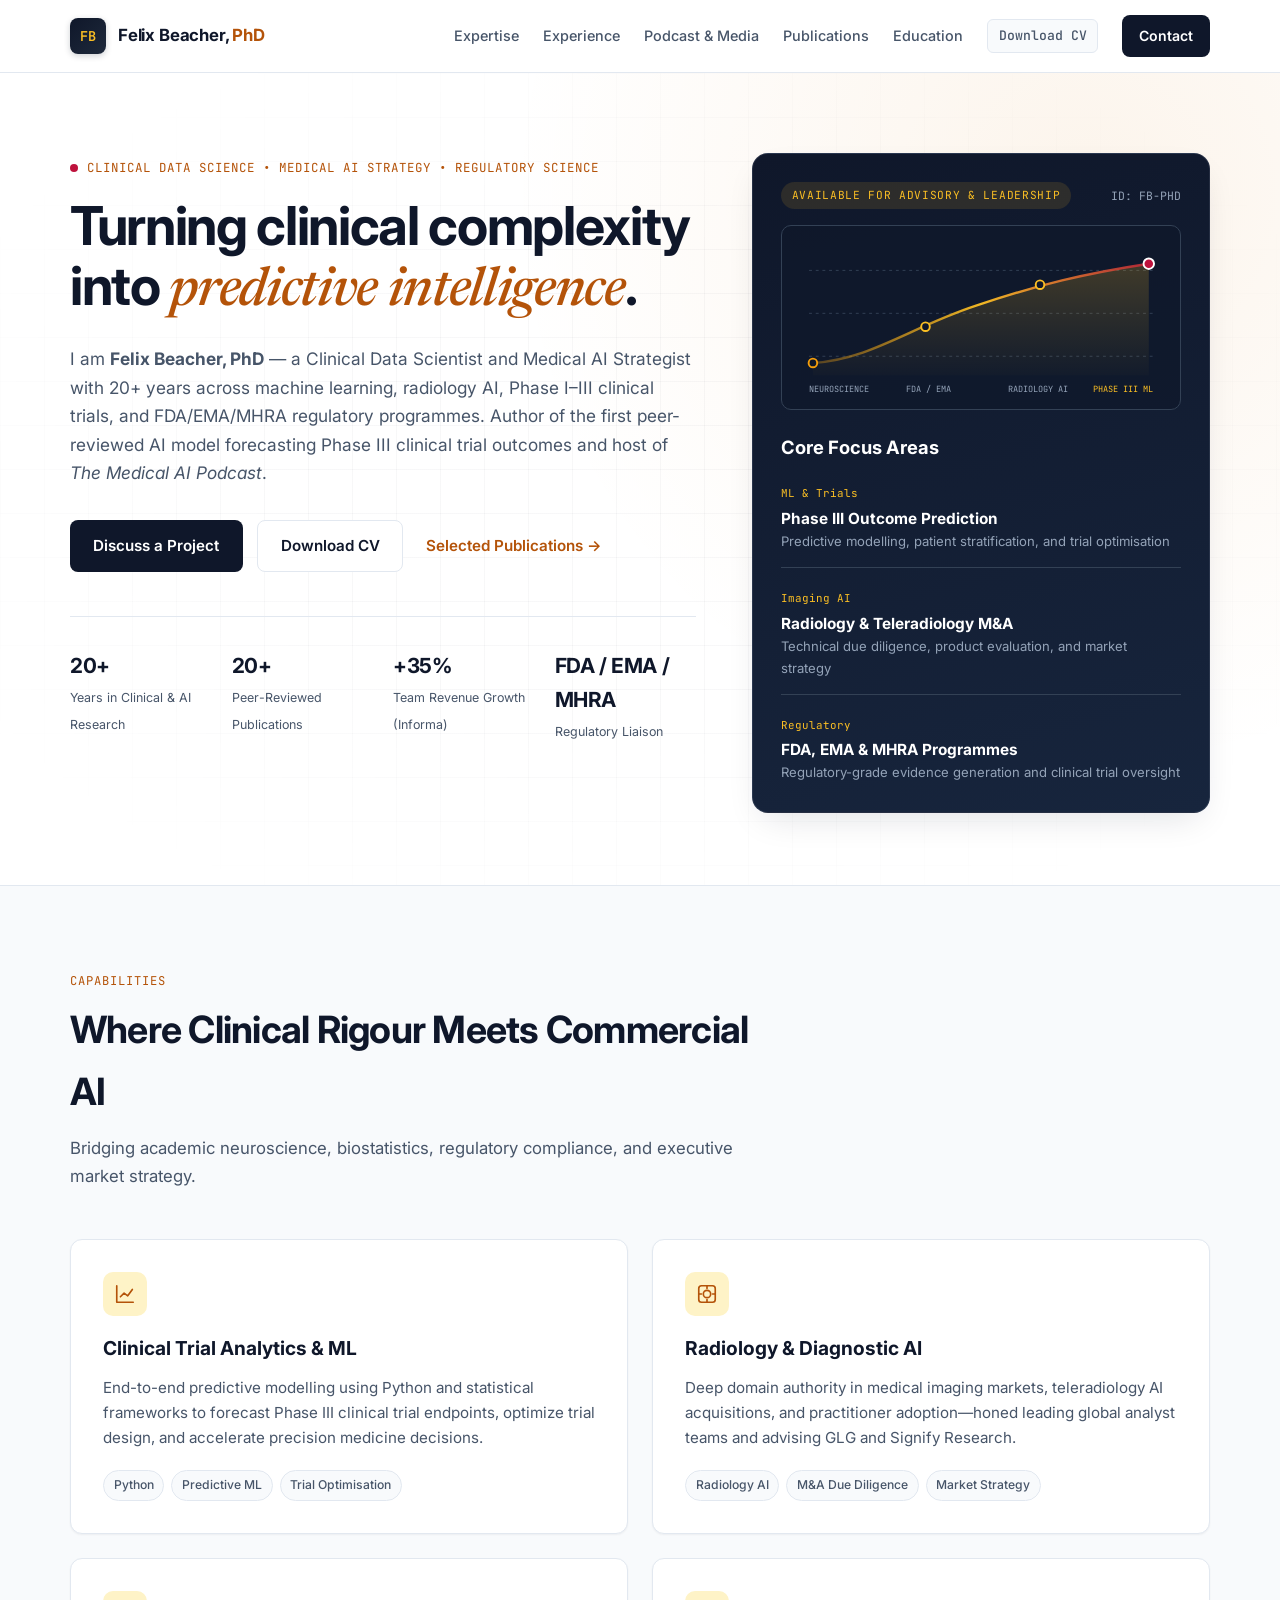
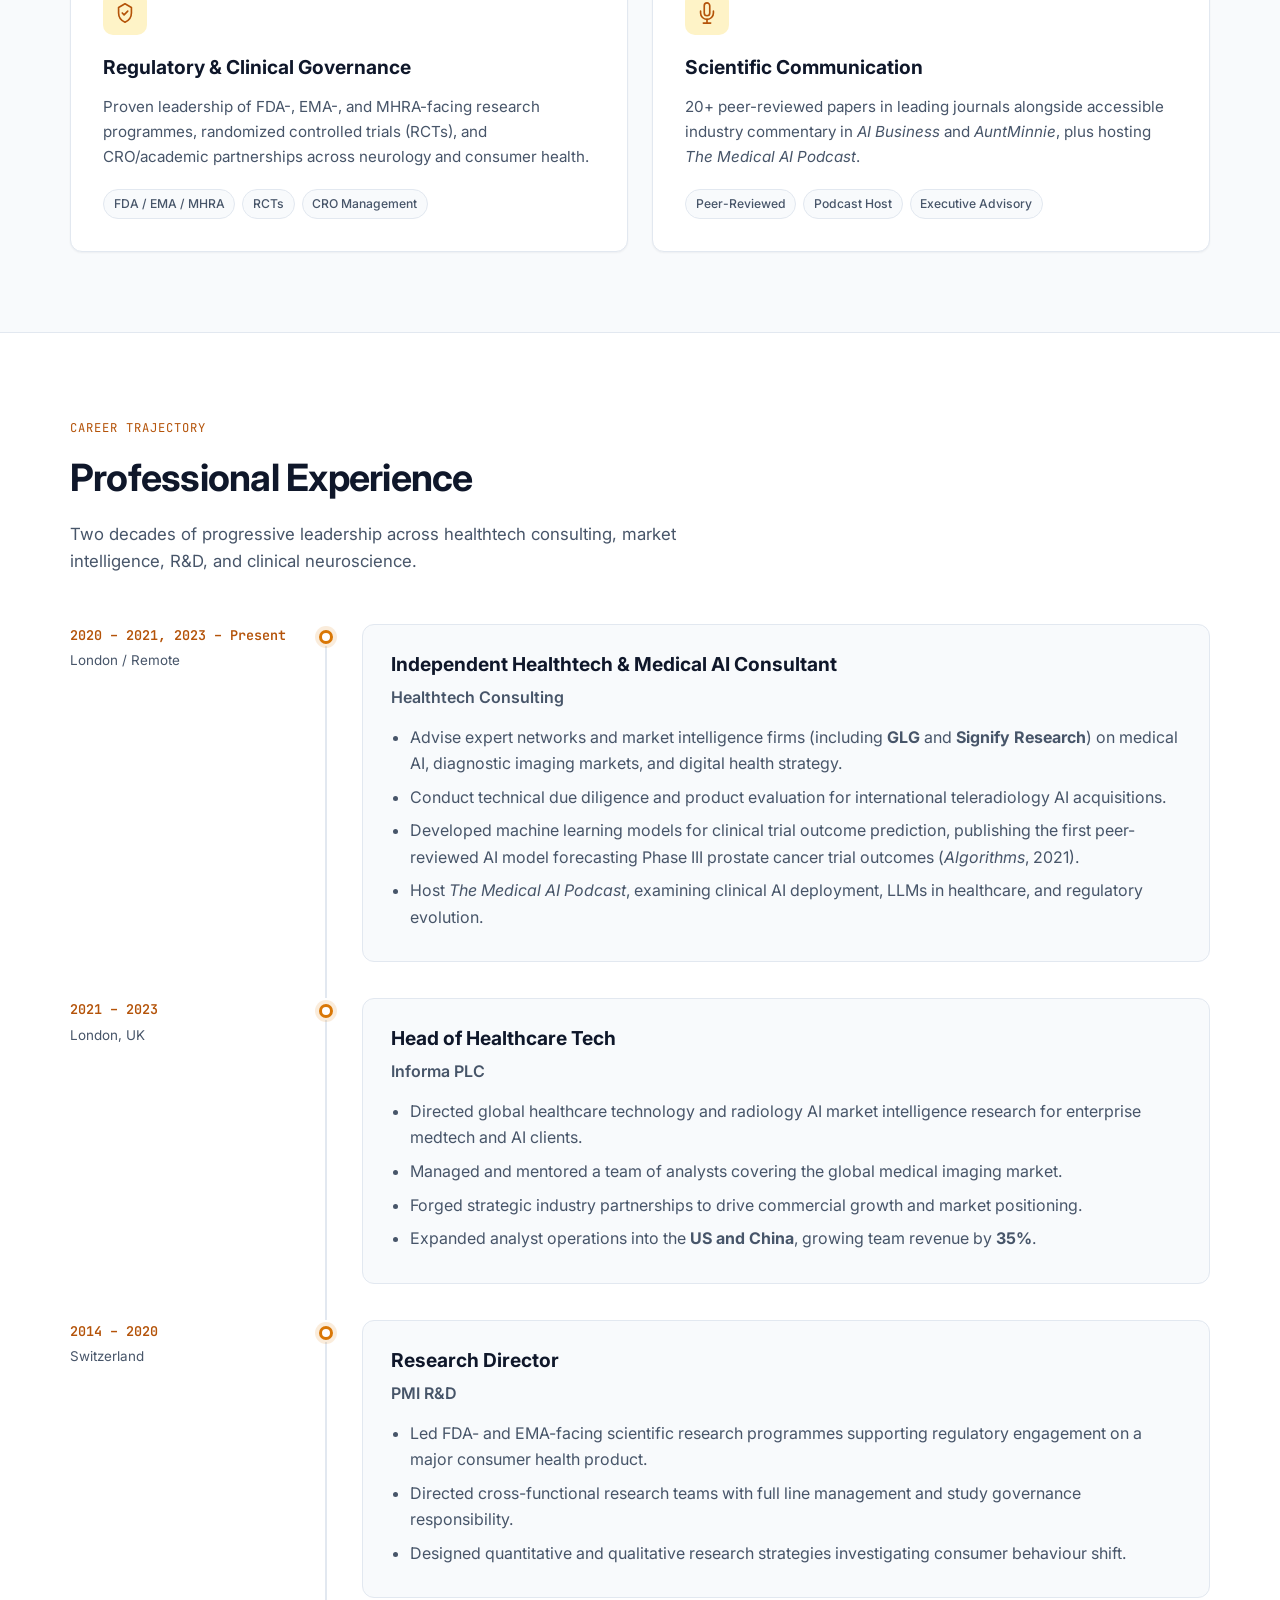
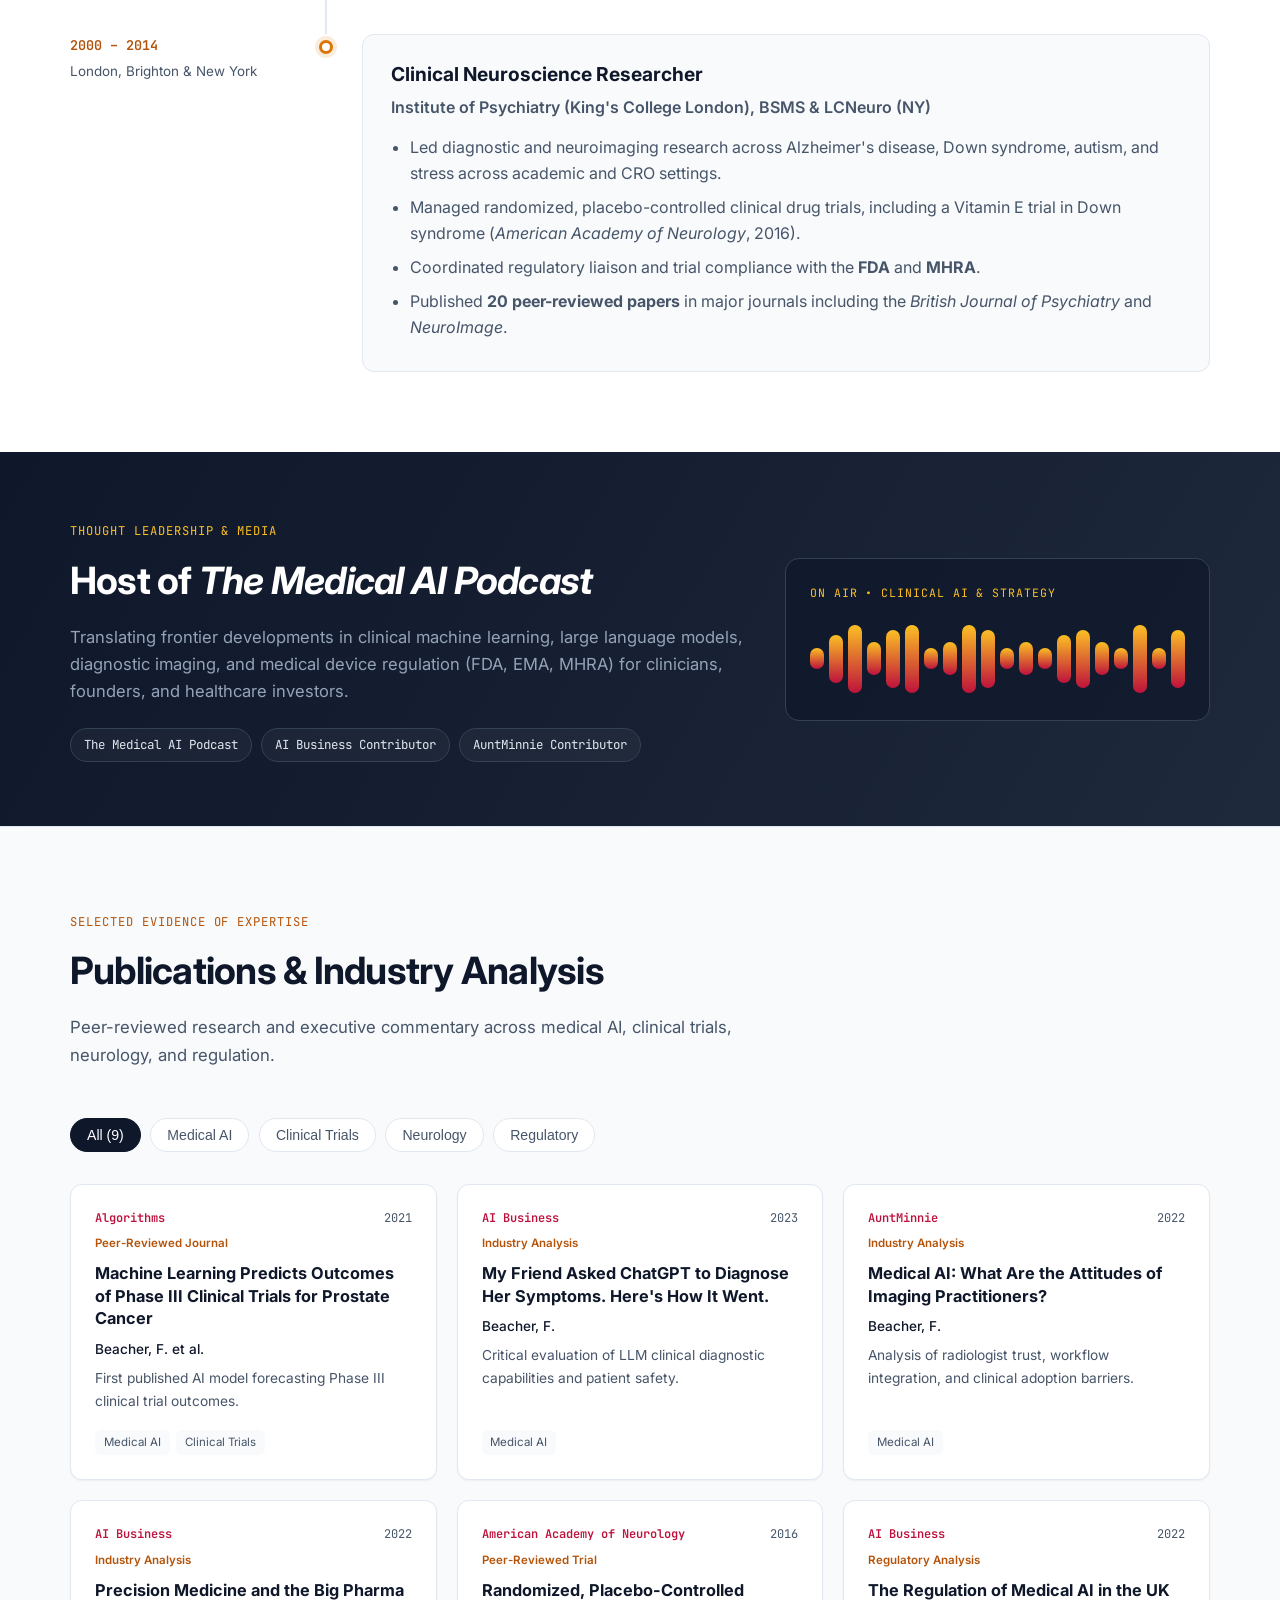
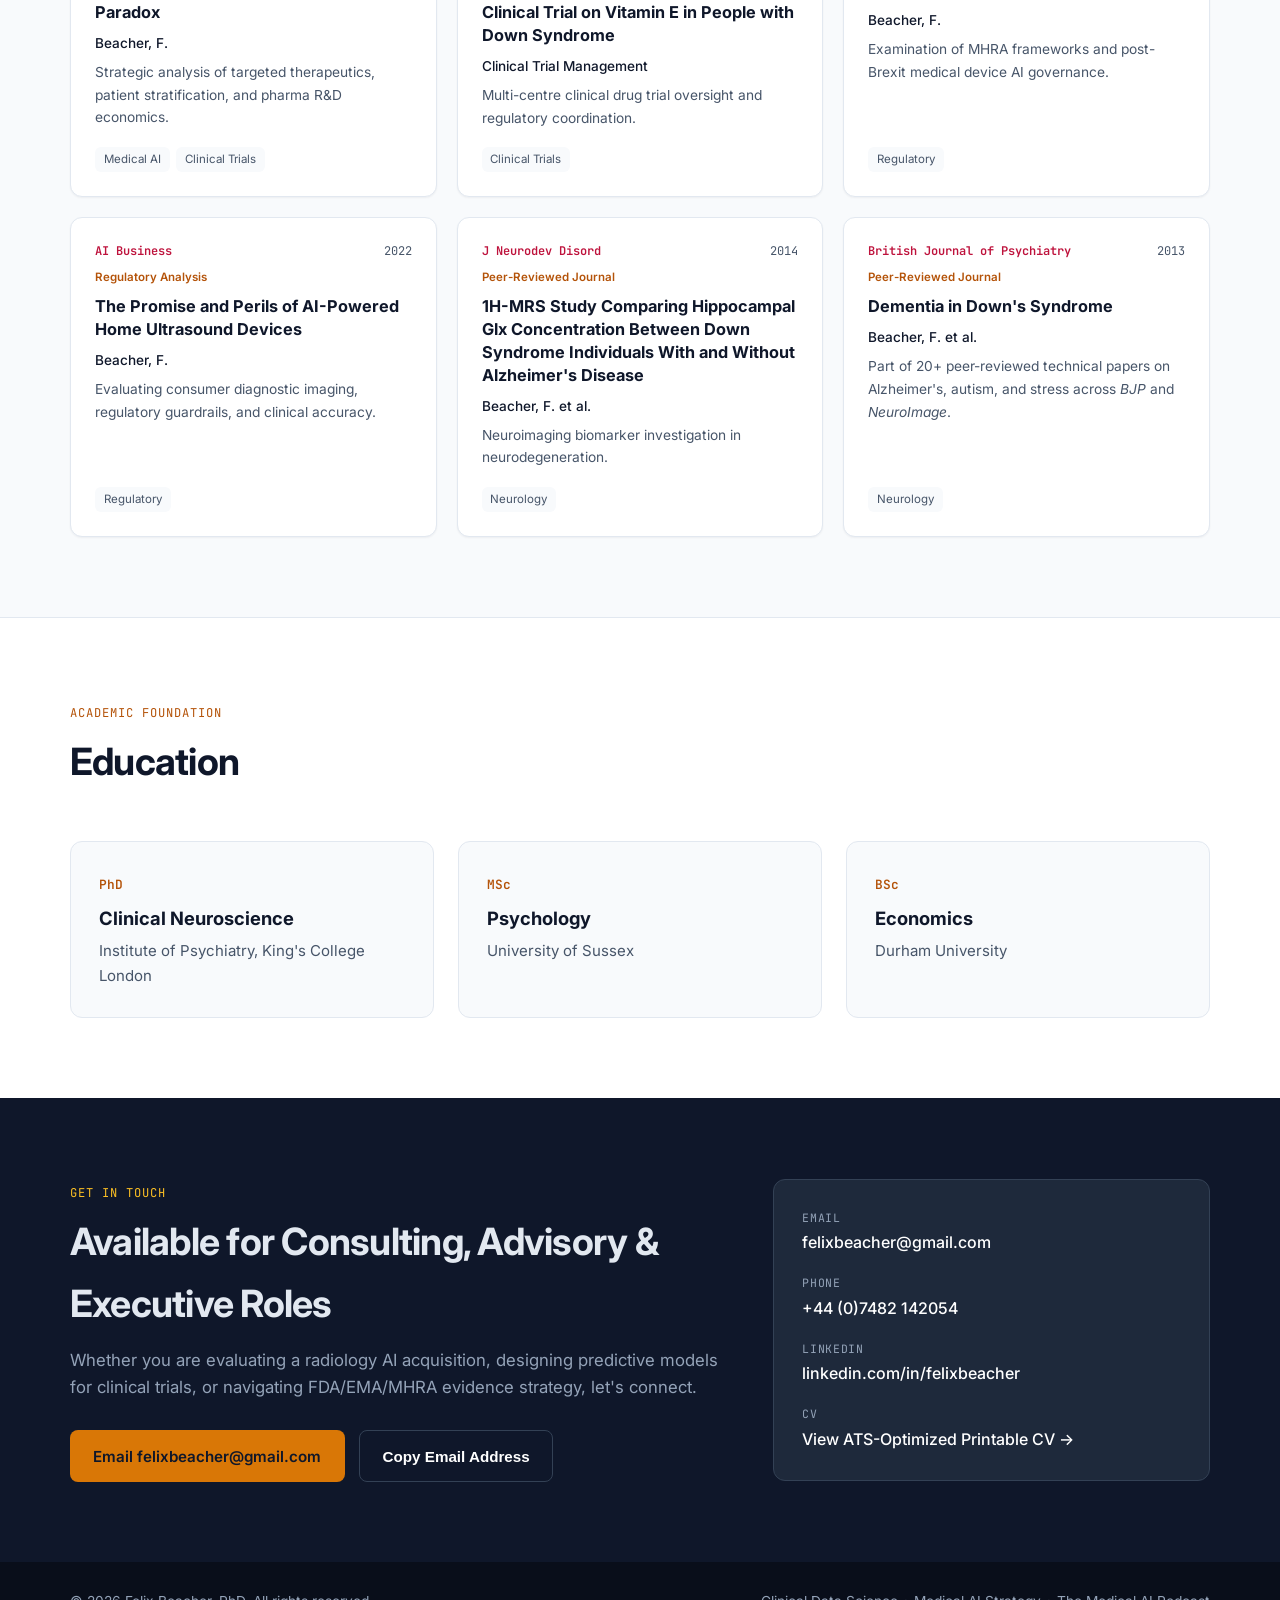
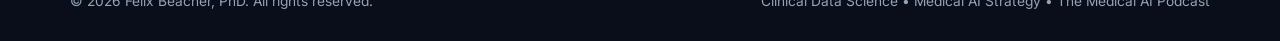
==== commit bf464848: "Rename CV nav and hero button labels to Download CV" ====
--- a/index.html
+++ b/index.html
@@ -30,7 +30,7 @@
         <a href="#podcast">Podcast &amp; Media</a>
         <a href="#publications">Publications</a>
         <a href="#education">Education</a>
-        <a href="cv.html" class="nav-cv-link">ATS CV</a>
+        <a href="cv.html" class="nav-cv-link">Download CV</a>
         <a href="#contact" class="btn btn-sm btn-primary">Contact</a>
       </nav>
     </div>
@@ -52,7 +52,7 @@
           </p>
           <div class="hero-actions">
             <a href="#contact" class="btn btn-primary">Discuss a Project</a>
-            <a href="cv.html" class="btn btn-outline">View &amp; Print ATS CV</a>
+            <a href="cv.html" class="btn btn-outline">Download CV</a>
             <a href="#publications" class="btn btn-ghost">Selected Publications &rarr;</a>
           </div>
           <div class="hero-metrics">
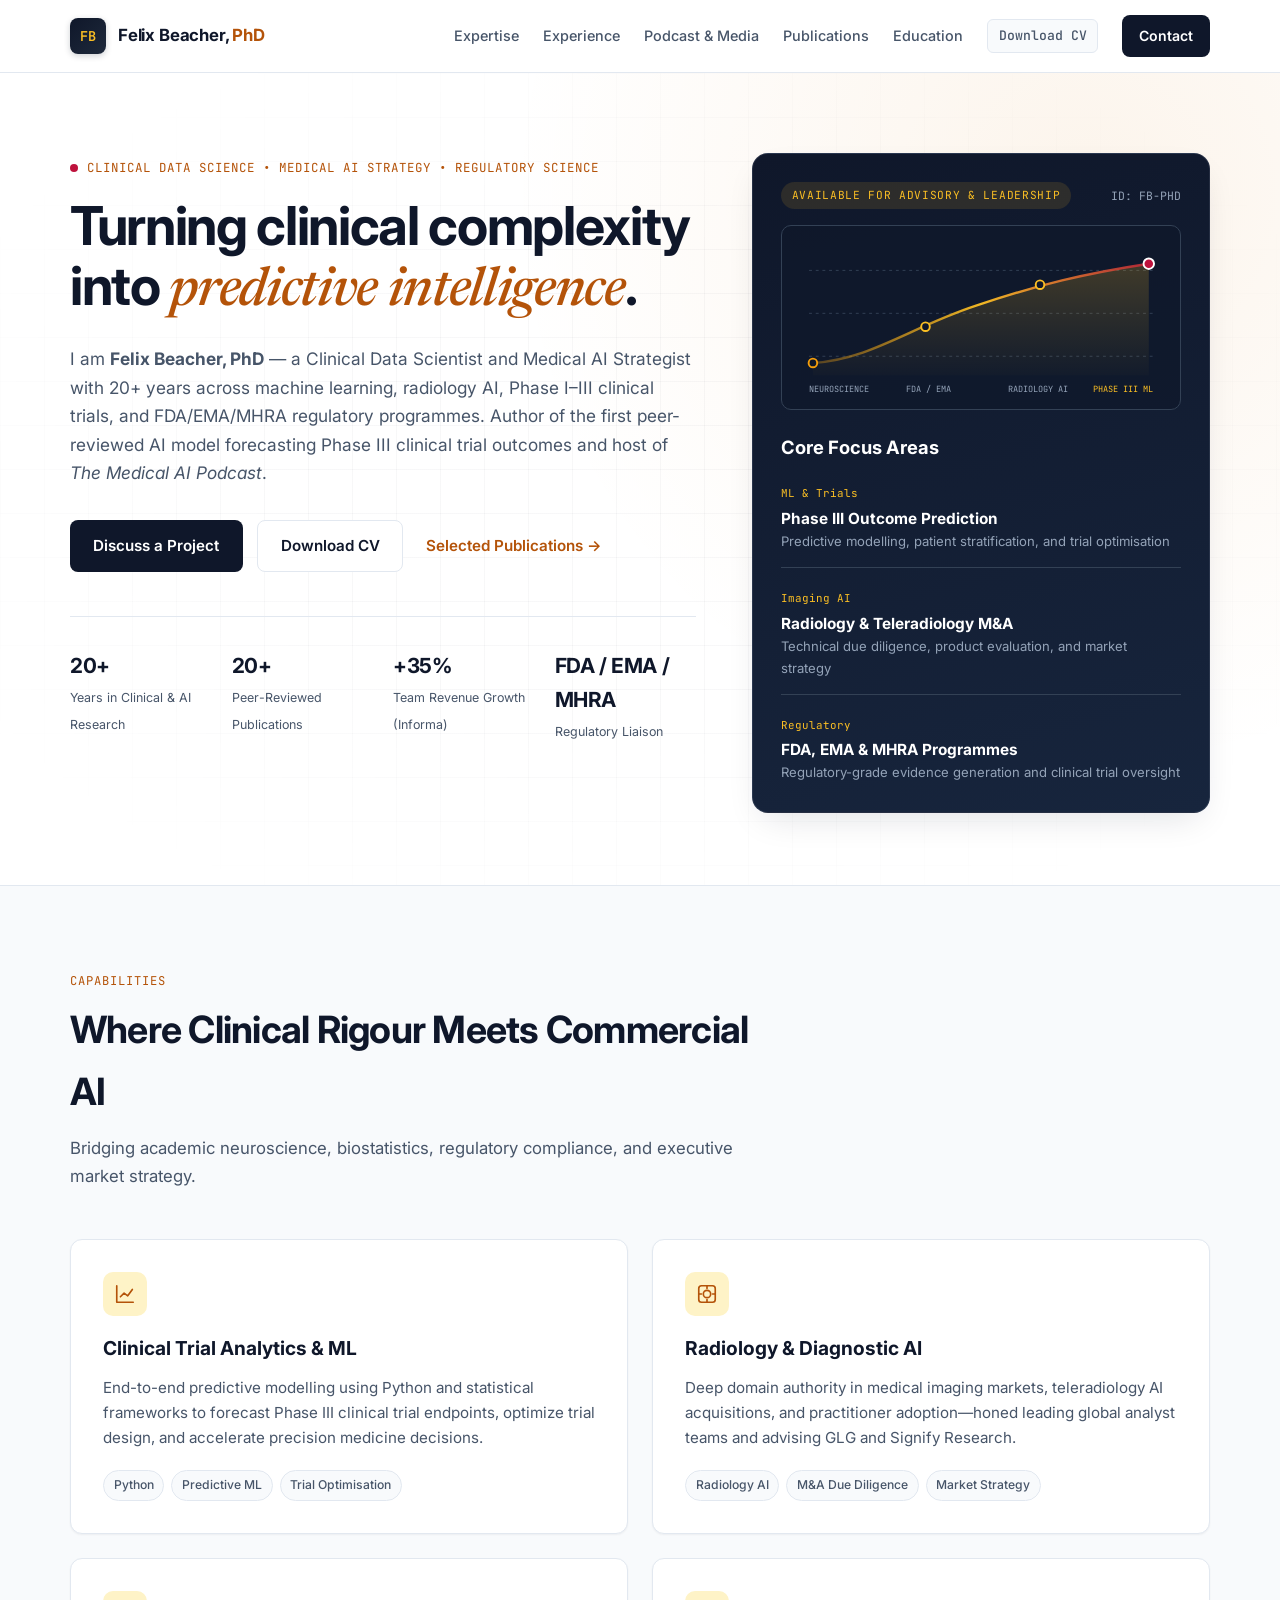
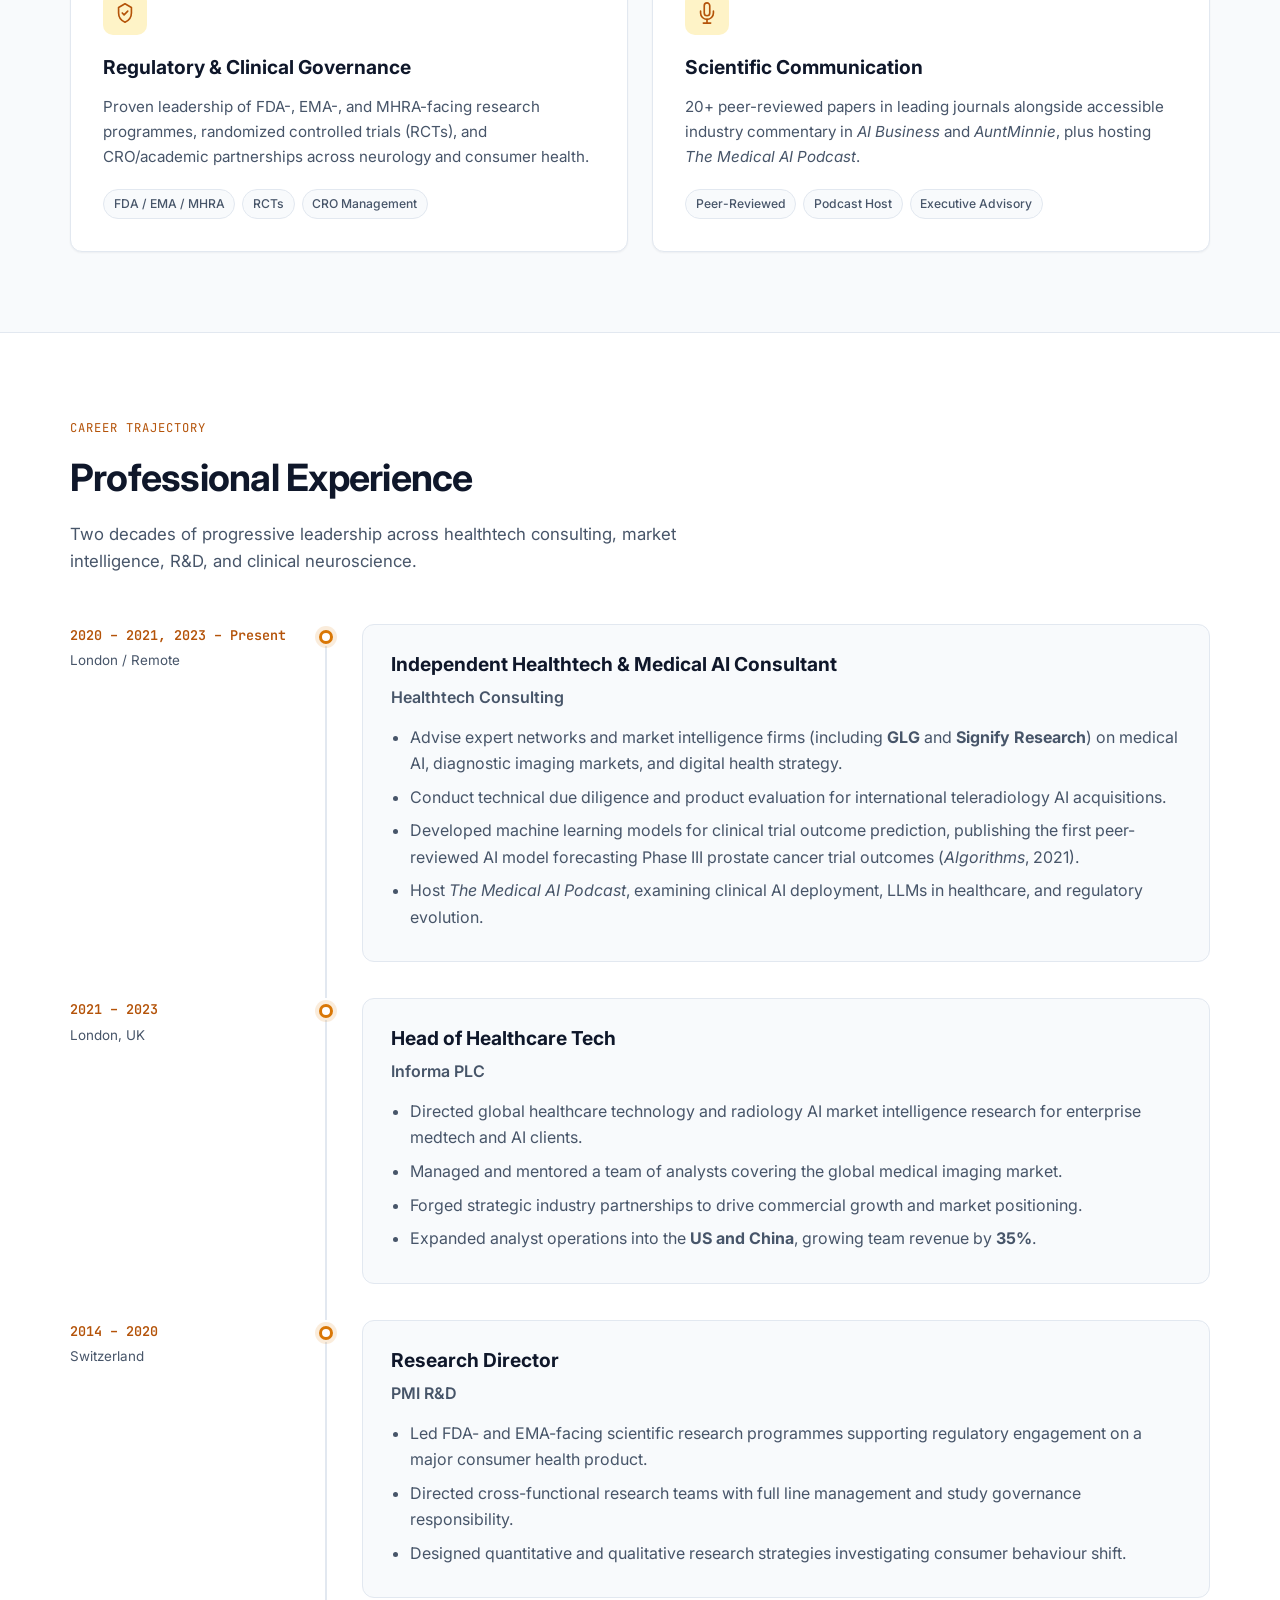
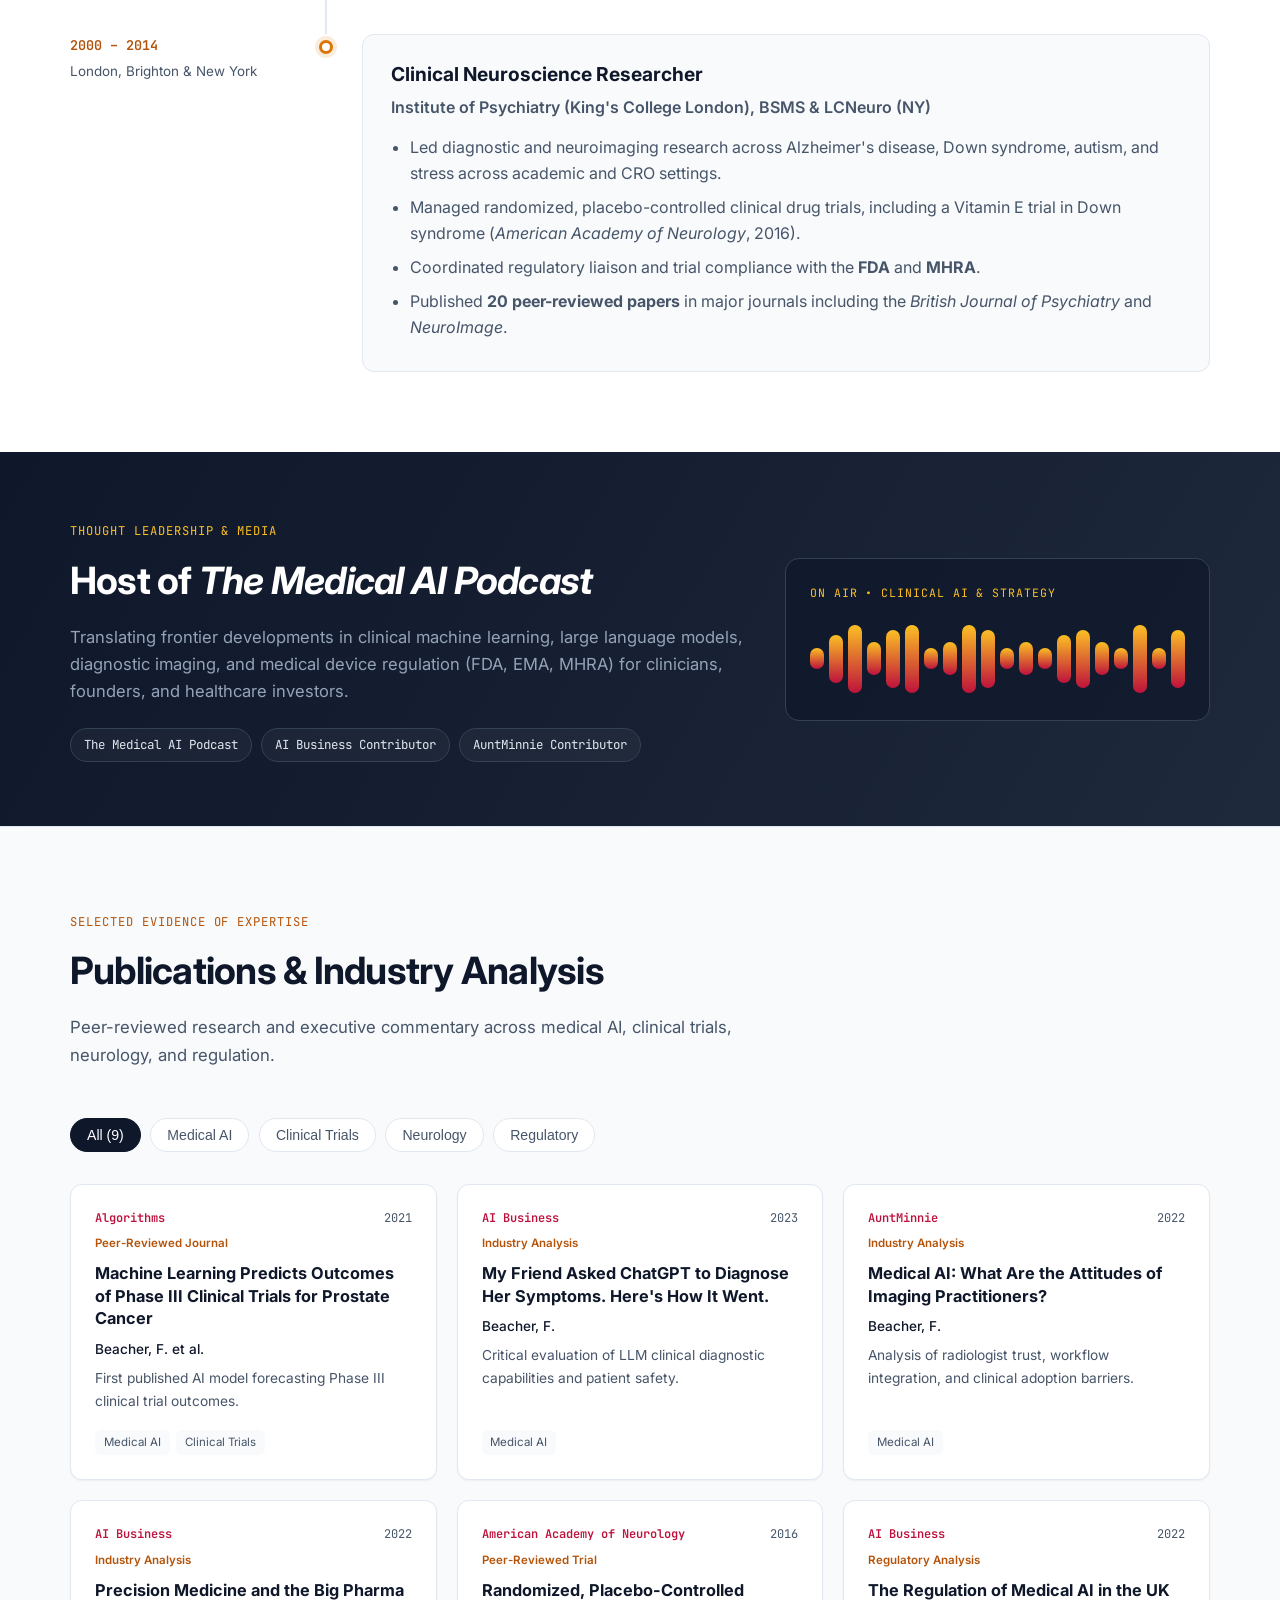
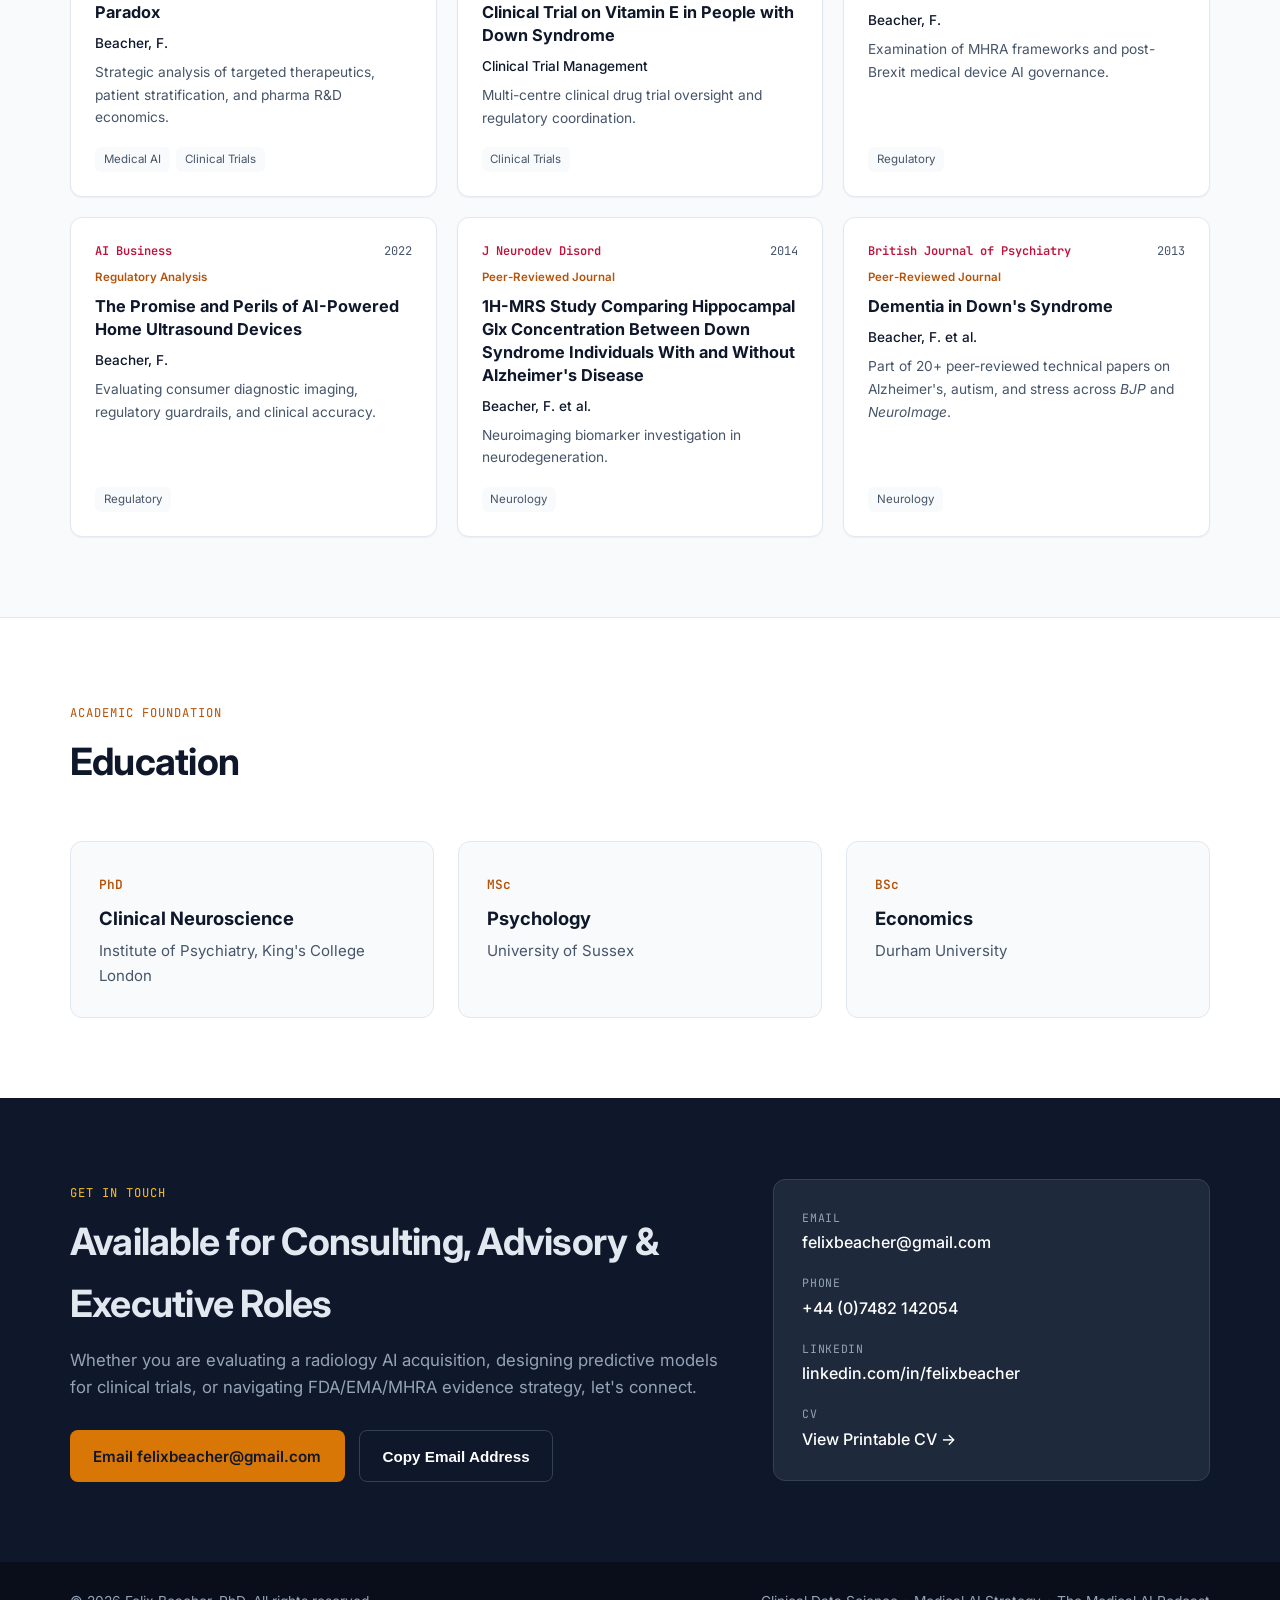
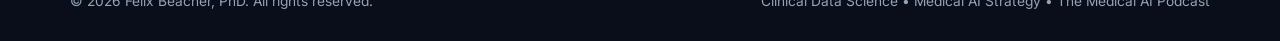
==== commit 75ac10c6: "Update contact CV link text to View Printable CV" ====
--- a/index.html
+++ b/index.html
@@ -503,7 +503,7 @@
           </div>
           <div class="contact-row">
             <span class="contact-label">CV</span>
-            <a href="cv.html">View ATS-Optimized Printable CV &rarr;</a>
+            <a href="cv.html">View Printable CV &rarr;</a>
           </div>
         </div>
       </div>
